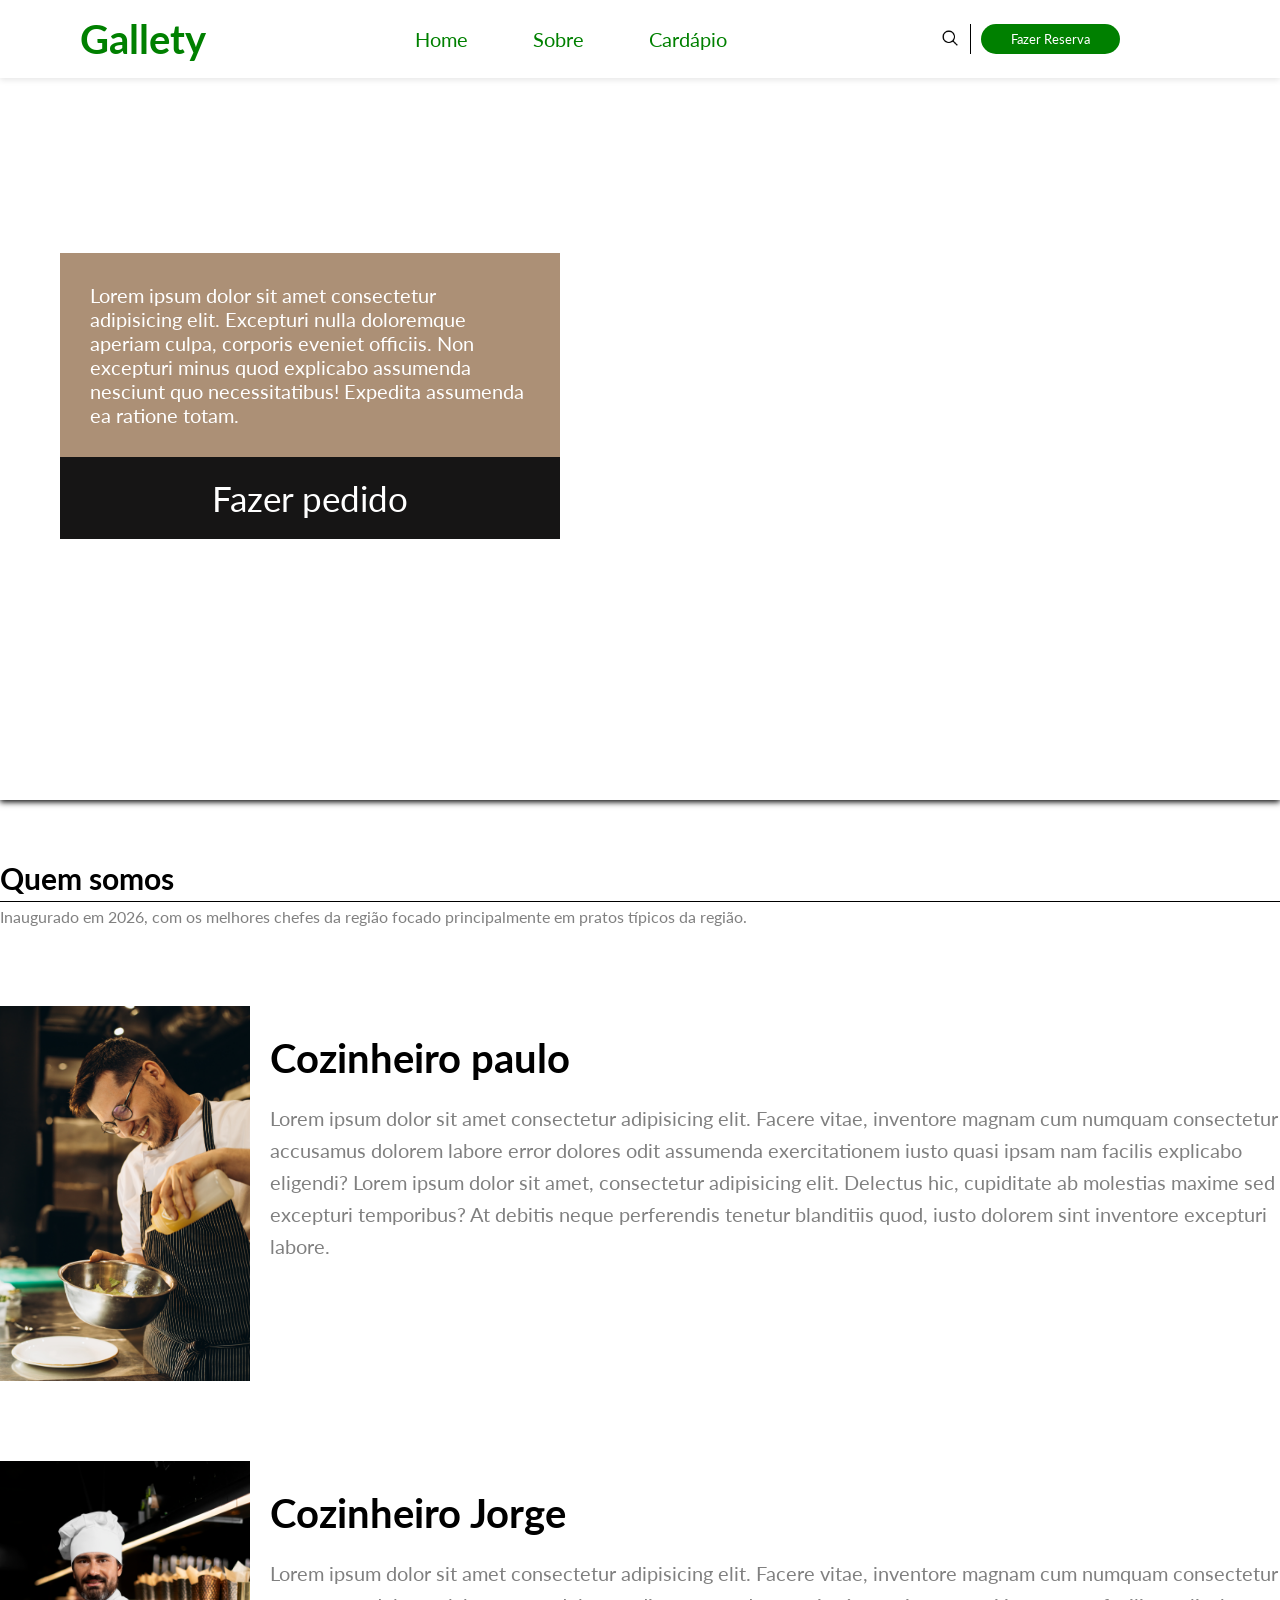
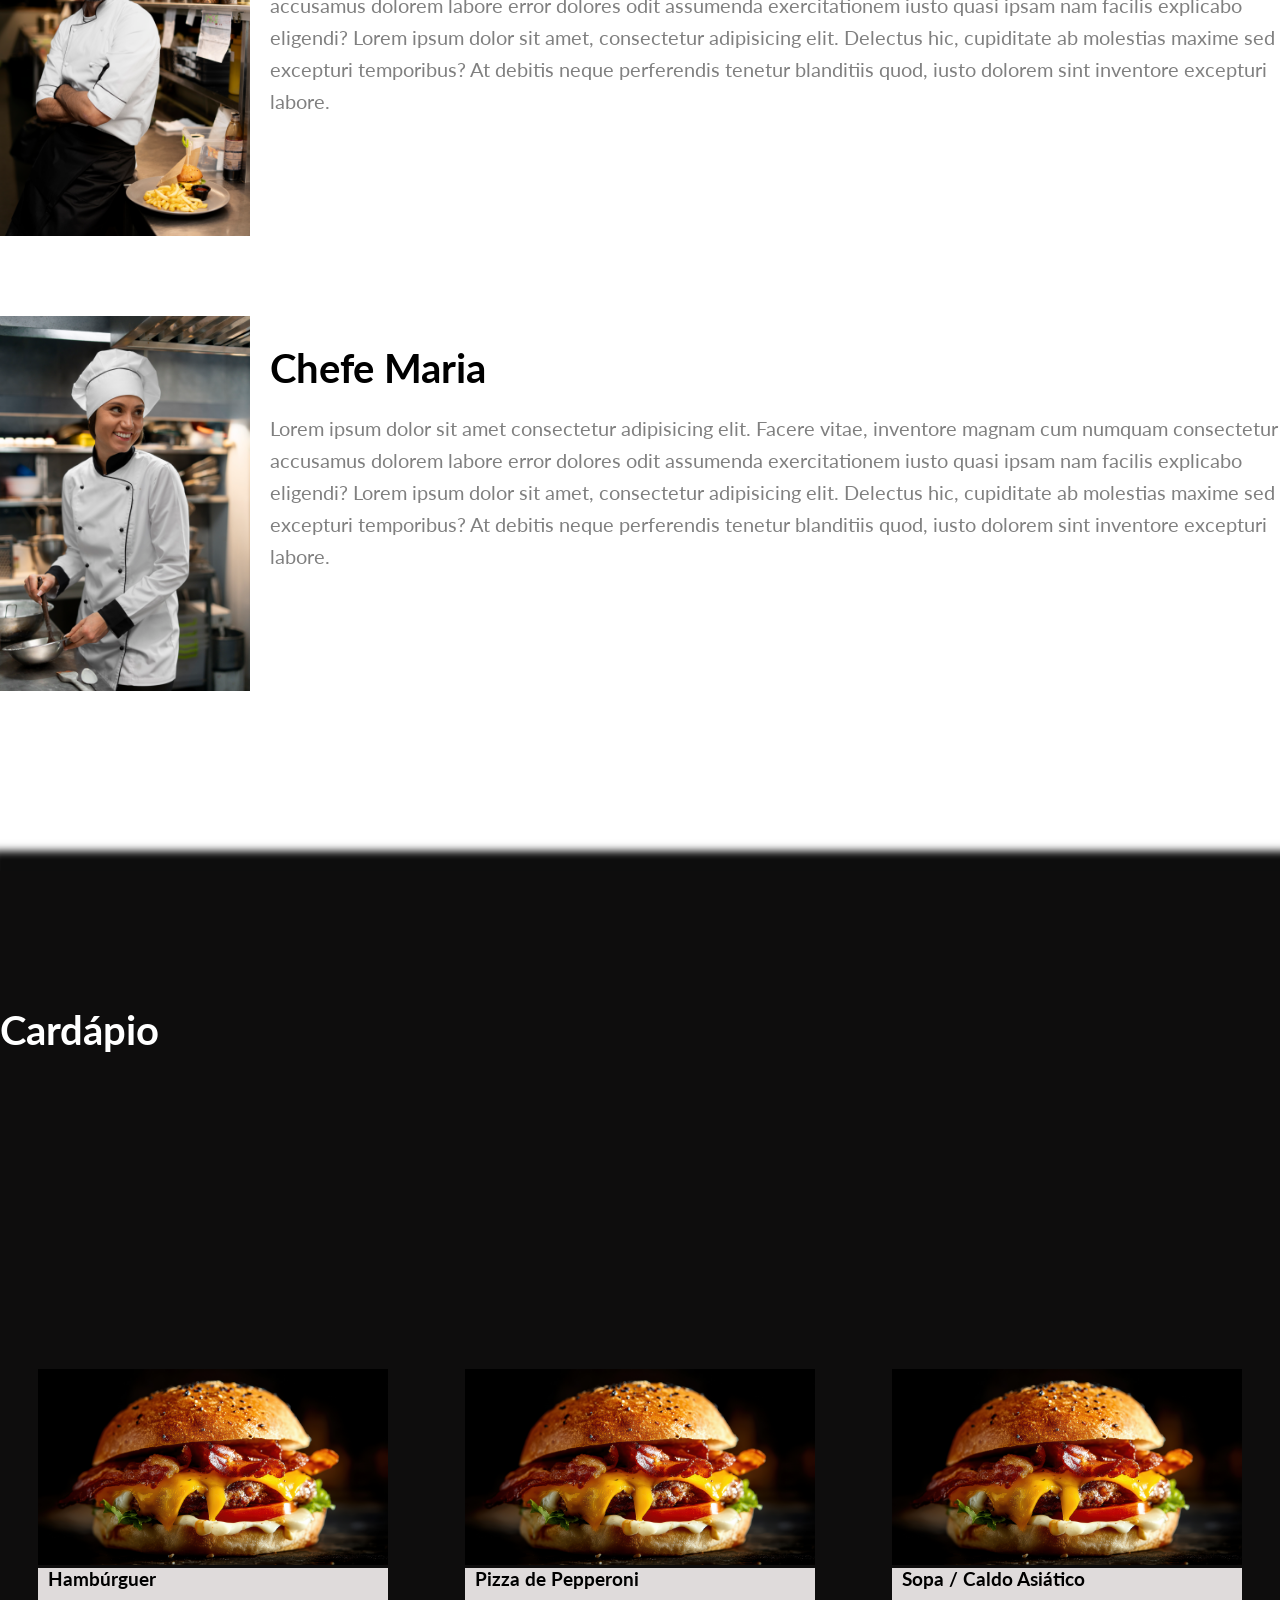
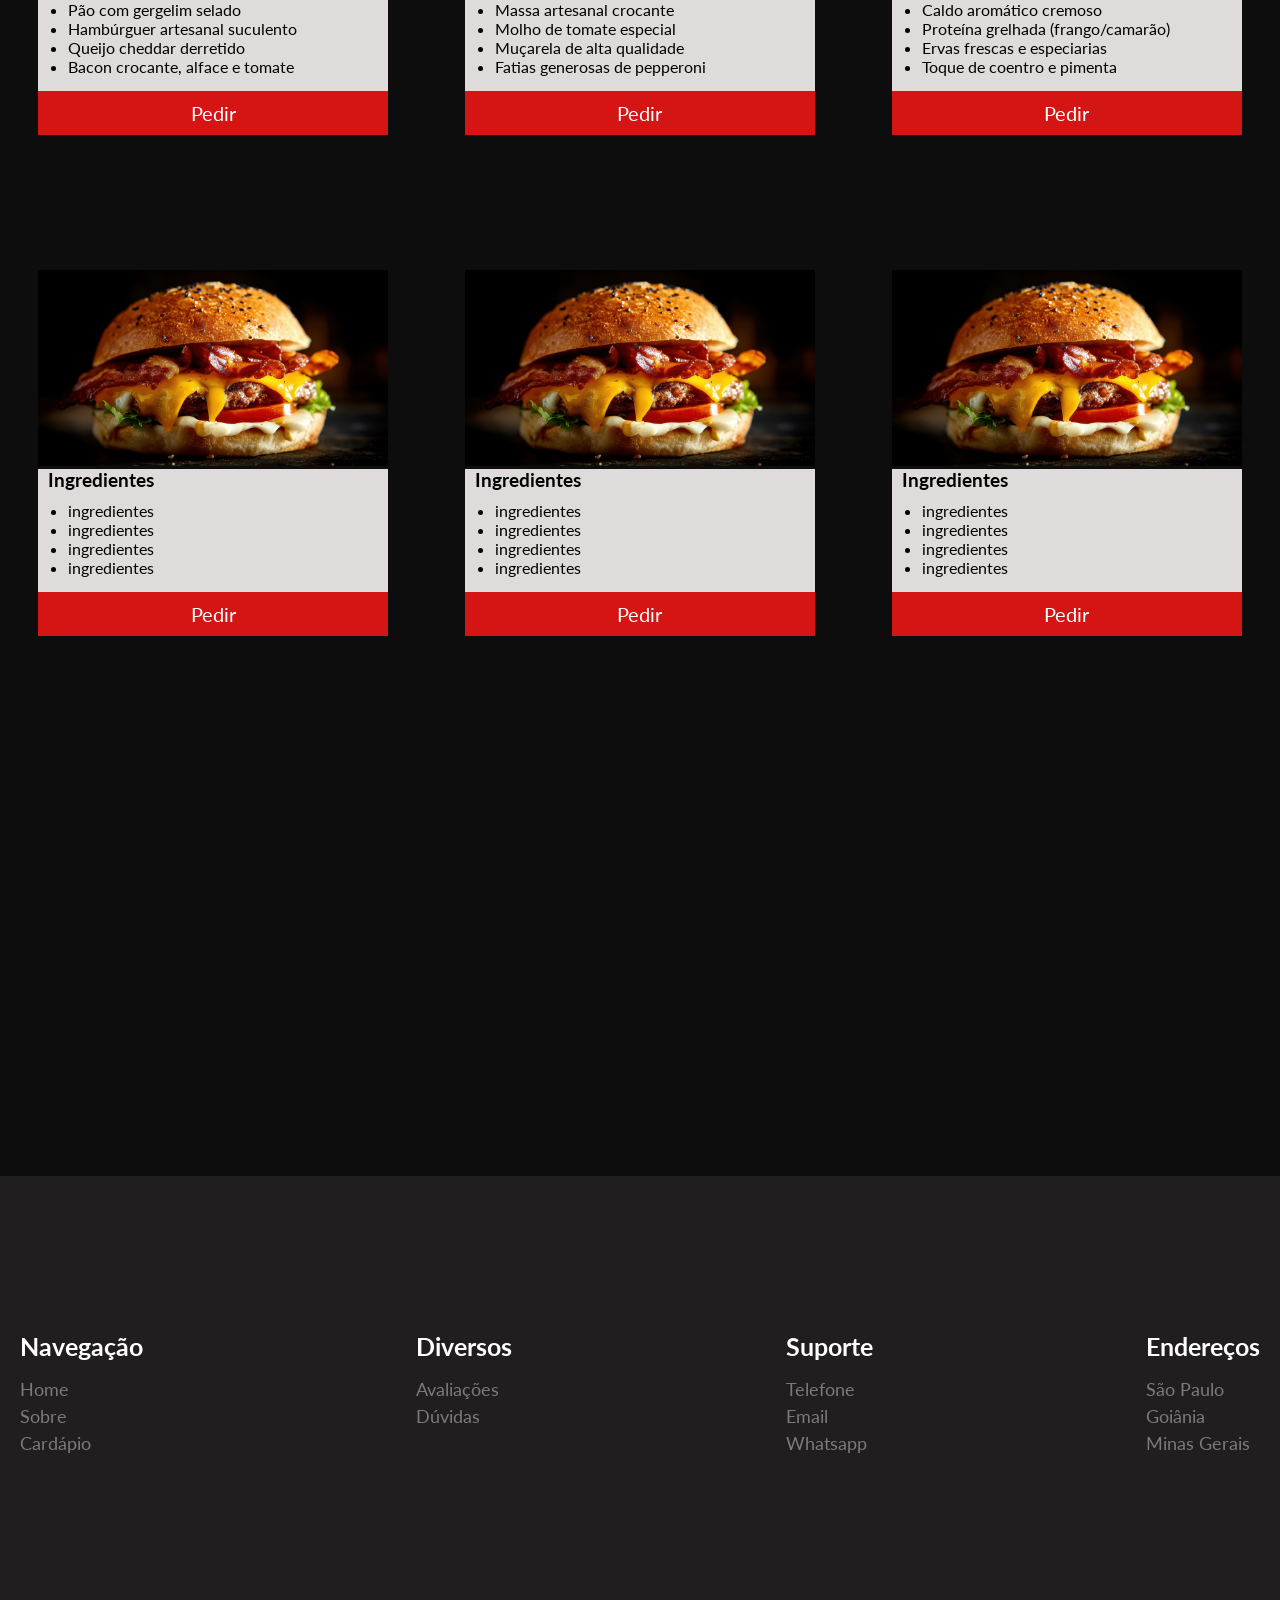
==== index.html @ 170459f3 "Resolvendo bugs e melhorando responsavidades" ====
<!DOCTYPE html>
<html lang="en">
<head>
  <meta charset="UTF-8">
  <meta name="viewport" content="width=device-width, initial-scale=1.0">
  <link rel="stylesheet" href="styles.css">
  <link rel="preconnect" href="https://fonts.googleapis.com">
  <link rel="preconnect" href="https://fonts.gstatic.com" crossorigin>
  <link href="https://fonts.googleapis.com/css2?family=Lato:ital,wght@0,100;0,300;0,400;0,700;0,900;1,100;1,300;1,400;1,700;1,900&display=swap" rel="stylesheet">
  <title>Document</title>
</head>
<body>
  <header>
    <h1>Gallety</h1>
    <nav class="container">
      <a href="#home">Home</a>
      <a href="#sobre">Sobre</a>
      <a href="#cardapio">Cardápio</a>
    </nav>
    <div class="img-button">
      <div class="img">
        <img class="image" src="/images/lupa.png" alt="lupa para pesquisar" href="#">
      </div>
      <div class="botao">
        <button class="btn">Fazer Reserva</button>
      </div>
    </div>
  </header>

  <div class="container-sections">
    <section class="banner-text" id="home">
    <div class="text">
      <h2>titulo</h2>
      <p>Lorem ipsum dolor sit amet consectetur adipisicing elit. Excepturi nulla doloremque aperiam culpa, corporis eveniet officiis. Non excepturi minus quod explicabo assumenda nesciunt quo necessitatibus! Expedita assumenda ea ratione totam.</p>
      <button class="btn-banner">Fazer pedido</button>
    </div>
  </section>

  <section class="container-sobre" id="sobre">
    <div class="sobre-text">
      <h2>Quem somos</h2>
      <p>Inaugurado em 2026, com os melhores chefes da região focado principalmente em pratos típicos da região.</p>
    </div>

    <div class="container-chefs">
      <div class="chefs">
        <img class="chefs-par" src="/images/chef-kitchen-restaurant-adding-sauce-salad.jpg"
      alt="chefe de cozinha" width="250px">
        <div class="chefs-text">
          <h3>Cozinheiro paulo</h3>
          <p>Lorem ipsum dolor sit amet consectetur adipisicing elit. Facere vitae, inventore magnam cum numquam consectetur accusamus dolorem labore error dolores odit assumenda exercitationem iusto quasi ipsam nam facilis explicabo eligendi? Lorem ipsum dolor sit amet, consectetur adipisicing elit. Delectus hic, cupiditate ab molestias maxime sed excepturi temporibus? At debitis neque perferendis tenetur blanditiis quod, iusto dolorem sint inventore excepturi labore.</p>
        </div>
      </div>

<!--preciso mudar imagem das imagens e nomes-->
    <div class="container-chefs">
      <div class="chefs">
        <img class="chefs-par" src="/images/chef-cooking-kitchen-while-wearing-professional-attire.jpg"
      alt="chefe de cozinha" width="250px">
        <div class="chefs-text">
          <h3>Cozinheiro Jorge</h3>
          <p>Lorem ipsum dolor sit amet consectetur adipisicing elit. Facere vitae, inventore magnam cum numquam consectetur accusamus dolorem labore error dolores odit assumenda exercitationem iusto quasi ipsam nam facilis explicabo eligendi? Lorem ipsum dolor sit amet, consectetur adipisicing elit. Delectus hic, cupiditate ab molestias maxime sed excepturi temporibus? At debitis neque perferendis tenetur blanditiis quod, iusto dolorem sint inventore excepturi labore.</p>
        </div>
      </div>


    <div class="container-chefs">
      <div class="chefs">
        <img class="chefs-par" src="/images/chef-cooking-kitchen-while-wearing-professional-attire (1).jpg"
      alt="chefe de cozinha" width="250px">
        <div class="chefs-text">
          <h3>Chefe Maria</h3>
          <p>Lorem ipsum dolor sit amet consectetur adipisicing elit. Facere vitae, inventore magnam cum numquam consectetur accusamus dolorem labore error dolores odit assumenda exercitationem iusto quasi ipsam nam facilis explicabo eligendi? Lorem ipsum dolor sit amet, consectetur adipisicing elit. Delectus hic, cupiditate ab molestias maxime sed excepturi temporibus? At debitis neque perferendis tenetur blanditiis quod, iusto dolorem sint inventore excepturi labore.</p>
        </div>
    </div>
      
    </div>
  </section>

  <!--seçáo-cardapio-->
  <section id="cardapio">

    <div class="season-cardapio">

      <h2 class="cardapio-title">Cardápio</h2>

      <div class="position-cardapio">

      <div class="cardapio-container">

        <img class="img-cardapio" src="/imagens-cardapio/Hambuguer-cardapio.jpg"> <!--hamburguer-->
        <div class="text-cardapio-container">
          <h3 class="ingredientes-text"><strong>Hambúrguer </strong></h3>
          <ul class="lista-cardapio">
            <li>Pão com gergelim selado</li>
            <li>Hambúrguer artesanal suculento</li>
            <li>Queijo cheddar derretido</li>
            <li>Bacon crocante, alface e tomate</li>
          </ul>
        <button class="btn-cardapio">Pedir</button>
        </div>
      </div>
      

      <!--pizza--cardapio-->
    <div class="cardapio-container">

      <img class="img-cardapio" src="/imagens-cardapio/Hambuguer-cardapio.jpg"> <!--hamburguer-->
        <div class="text-cardapio-container">
          <h3 class="ingredientes-text"><strong>Pizza de Pepperoni</strong></h3>
          <ul class="lista-cardapio">
            <li>Massa artesanal crocante</li>
            <li>Molho de tomate especial</li>
            <li>Muçarela de alta qualidade</li>
            <li>Fatias generosas de pepperoni</li>
          </ul>
        <button class="btn-cardapio">Pedir</button>
        </div>
    </div>

    <!--sopa--cardapio-->
    
    <div class="cardapio-container">

      <img class="img-cardapio" src="/imagens-cardapio/Hambuguer-cardapio.jpg"> <!--hamburguer-->
        <div class="text-cardapio-container">
          <h3 class="ingredientes-text"><strong>Sopa / Caldo Asiático</strong></h3>
          <ul class="lista-cardapio">
            <li>Caldo aromático cremoso</li>
            <li>Proteína grelhada (frango/camarão)</li>
            <li>Ervas frescas e especiarias</li>
            <li>Toque de coentro e pimenta</li>
          </ul>
        <button class="btn-cardapio">Pedir</button>
        </div>
    </div>

    <!--macarrao--cardapio-->
    <div class="cardapio-container">

      <img class="img-cardapio" src="/imagens-cardapio/Hambuguer-cardapio.jpg"> <!--hamburguer-->
        <div class="text-cardapio-container">
          <h3 class="ingredientes-text"><strong>Ingredientes</strong></h3>
          <ul class="lista-cardapio">
            <li>ingredientes</li>
            <li>ingredientes</li>
            <li>ingredientes</li>
            <li>ingredientes</li>
          </ul>
        <button class="btn-cardapio">Pedir</button>
        </div>
    </div>

    <!--massas--cardapio-->
    <div class="cardapio-container">

      <img class="img-cardapio" src="/imagens-cardapio/Hambuguer-cardapio.jpg"> <!--hamburguer-->
        <div class="text-cardapio-container">
          <h3 class="ingredientes-text"><strong>Ingredientes</strong></h3>
          <ul class="lista-cardapio">
            <li>ingredientes</li>
            <li>ingredientes</li>
            <li>ingredientes</li>
            <li>ingredientes</li>
          </ul>
        <button class="btn-cardapio">Pedir</button>
        </div>
    </div>

    <!--hot-dog--cardapio-->
    <div class="cardapio-container">

      <img class="img-cardapio" src="/imagens-cardapio/Hambuguer-cardapio.jpg"> <!--hamburguer-->
        <div class="text-cardapio-container">
          <h3 class="ingredientes-text"><strong>Ingredientes</strong></h3>
          <ul class="lista-cardapio">
            <li>ingredientes</li>
            <li>ingredientes</li>
            <li>ingredientes</li>
            <li>ingredientes</li>
          </ul>
        <button class="btn-cardapio">Pedir</button>
        </div>
      </div>
      </div>
  </section>

  <footer>
  <div class="container-footer">
    
    <div class="boxtext-footer">
      
      <div class="text-footer">
        <h3 class="text-design-footer">Navegação</h3>
        <ul class="list-footer">
         <li><a href="#">Home</a></li>
          <li><a href="#">Sobre</a></li>
          <li><a href="#">Cardápio</a></li>
        </ul>
      </div>

      <div class="text-footer">
        <h3 class="text-design-footer">Diversos</h3>
        <ul class="list-footer">
          <li><a href="#"></a></li>
          <li><a href="#">Avaliações</a></li>
          <li><a href="#">Dúvidas</a></li>
        </ul>
      </div>

      <div class="text-footer">
        <h3 class="text-design-footer">Suporte</h3>
        <ul class="list-footer">
          <li><a href="#">Telefone</a></li>
          <li><a href="#">Email</a></li>
          <li><a href="#">Whatsapp</a></li>
        </ul>
      </div>

      <div class="text-footer">
        <h3 class="text-design-footer">Endereços</h3>
        <ul class="list-footer">
          <li><a href="#">São Paulo</a></li>
          <li><a href="#">Goiânia</a></li>
          <li><a href="#">Minas Gerais</a></li>
        </ul>
      </div>

    </div>
  </div>
    
   </div>

    
  </footer>
  
    

  </div>
  
</body>
</html>
---- styles.css ----
* {
    margin: 0;
    padding: 0;
    box-sizing: border-box;
    text-decoration: none;
    font-family: "Lato", sans-serif;
}

/*body here*/
body {
    max-width:100%
}

header {
    background-color: rgba(255, 255, 255, 0.864);
    color: green;
    box-shadow: 0 2px 6px rgba(0, 0 ,0 ,0.1);
    gap: 15px;
    width: 100%;
    padding: 0 80px;
    display: flex;
    justify-content: space-between;
    align-items: center;
    position: fixed;
}

header h1 {
    font-size: 40px;
    padding-left: 80px;
    padding: 15px 0;
}

.container {
    display: flex;
    justify-content: center;
    gap: 35px;
    font-size: 20px;
}

.container a {
    color: green;
    padding: 15px;
    transition: all 0.1s linear;
    border-radius: 5px;
}

.container a:hover{
    background-color: rgb(2, 85, 2);
    color: white;
    cursor: pointer;
    transform: scale(1.1);
}

.img-button {
    display:flex;
    justify-content: center;
    align-items: center ;
    padding-right: 80px;
}

.img {
    transition: all 0.2s linear;
}

.img:hover{
    cursor: pointer;
    transform: scale(1.1);
}

.image{
    width: 25px;
    margin: 5px;
    padding-right: 5px;
}

.botao {
    border-left: 1px solid black;
    padding-left: 10px;
}

.btn {
    border-radius: 15px;
    padding: 7px 30px;
    border: none;
    background-color: green;
    color: rgb(255, 255, 255);
    transition: all 0.2s linear;
}

.btn:hover{
    background-color: rgb(5, 96, 5);
    cursor: pointer;
}

.banner-text{
    background-size: cover;
    background-attachment: fixed;
    height: 800px;
    background-repeat: no-repeat;
    box-shadow: 0 2px 6px black;
    background-position: center;
    background-image: url('/images/happy-waiters-bringing-food-table-serving-group-friends-restaurant.jpg');
}

.text {
    color: white;
    font-size: 35px;
    display: inline-block;
    text-align: left;
    max-width: 100%;
    padding: 100px 0 0 60px;
}

.text h2 {
    padding-top: 60px;
    padding-left: 30px;
}

 .text p  {
    max-width: 500px;
    margin-top: 30px;
    font-weight: 200px;
    background-color: rgba(102, 50, 2, 0.541);
    font-size: 20px;
    padding: 30px;
 }

 .btn-banner {
    border: none;
    text-decoration: none;
    padding: 20px 30px;
    font-size: 35px;
    background-color: rgb(22, 21, 21);
    color: white;
    display: inline-block;
    width: 100%;
    transition: all 0.2s ease;
 }

 .btn-banner:hover{
    background-color: black;
    transform: scale(1.1);
    cursor: pointer;
    
 }

 .container-sobre {
    max-width: 1500px;
    margin: 0 auto;
    margin-top: 60px;
    
 }
/*
 .sobre-text {

 }
 */

 .sobre-text h2 {
    border-bottom: 1px solid black;
    padding-bottom: 5px;
    font-size: 30px;
 }

 .sobre-text p {
    padding-top: 5px;
    color: grey;
 }

 .container-chefs {
    border-radius: 20px;
    padding-top: 80px;
    overflow: hidden;   
    padding-bottom: 60px;
 }

 .chefs {
    display: flex;
 }

 .chefs-text {
    display: inline-block;
    padding: 28px 0 20px 20px
 }
    
.chefs-text h3{
    font-size: 40px;
    margin-bottom: 20px
}

.chefs-text p {
    line-height: 1.6;
    font-size: 20px;
    color: grey;
}

/*--seção-cardapio*/ 
/*CORRIGIR ESTRUTURA DE ZOOM DOS ELEMENTOS*/
 #cardapio {
    max-width: 100%;
    background-color: rgb(14, 13, 13);
    box-shadow: 2px -10px 8px 10px rgb(13, 13, 13);
    padding-bottom: 50vh;
    padding-top: 15vh;
    background-attachment: fixed;
 }

.season-cardapio {
    max-width: 1500px;;
    margin: 0 auto;
}

.cardapio-title {
    color: white;
    padding-bottom: 30vh;
    font-size: 40px;
}

.position-cardapio {
    display: grid;
    grid-template-columns: 1fr 1fr 1fr;
}

.cardapio-container {
    max-width: 350px;/*quando terminar retirar e colocar borda no container-cardapio*/
    margin: auto;
    padding-bottom: 10vh;
    padding-top: 5vh;
}

.img-cardapio {
    width: 350px;

}

.text-cardapio-container {
    background-color: rgb(223, 219, 219);
}


.ingredientes-text {
    padding-bottom: 10px;
    padding-left: 10px;
}

.lista-cardapio {
    margin-left: 30px;
    padding-bottom: 15px;
}

.btn-cardapio {
    width: 100%;
    text-decoration: none;
    border: none;
    background-color: rgb(213, 20, 20);
    color: white;
    font-size: 20px;
    padding: 10px 0;
    transition: all 0.3s ease;
}

.btn-cardapio:hover {
    background-color: rgb(178, 19, 19);
    cursor: pointer;
}

.container-footer {
    max-width: 100%;
    background-color: rgb(32, 30, 30);
    padding-top: 15vh;
    padding-bottom: 30vh;
}

.boxtext-footer {
    max-width: 1800px;
    margin: 0 auto;
    display: flex;
    justify-content: space-between;
    font-size: 20px;
    border-bottom: 1px solid black;
}

.text-footer {
   text-align: left;
   padding: 20px 20px 0 20px;
   padding-bottom: 18vh;
   color: rgb(255, 255, 255);
   
}

.text-design-footer {
    padding-bottom: 15px;
    font-size: 25px;
}

.list-footer {
    line-height: 1.5;
    list-style: none;
    font-size: 18px;
}

.list-footer li {
    color:rgb(90, 85, 85);
    transition: all 0.08s ease;
}

.list-footer a {
    color: rgb(124, 122, 122)
}

.list-footer a:hover {
    color:rgb(221, 217, 217)
}
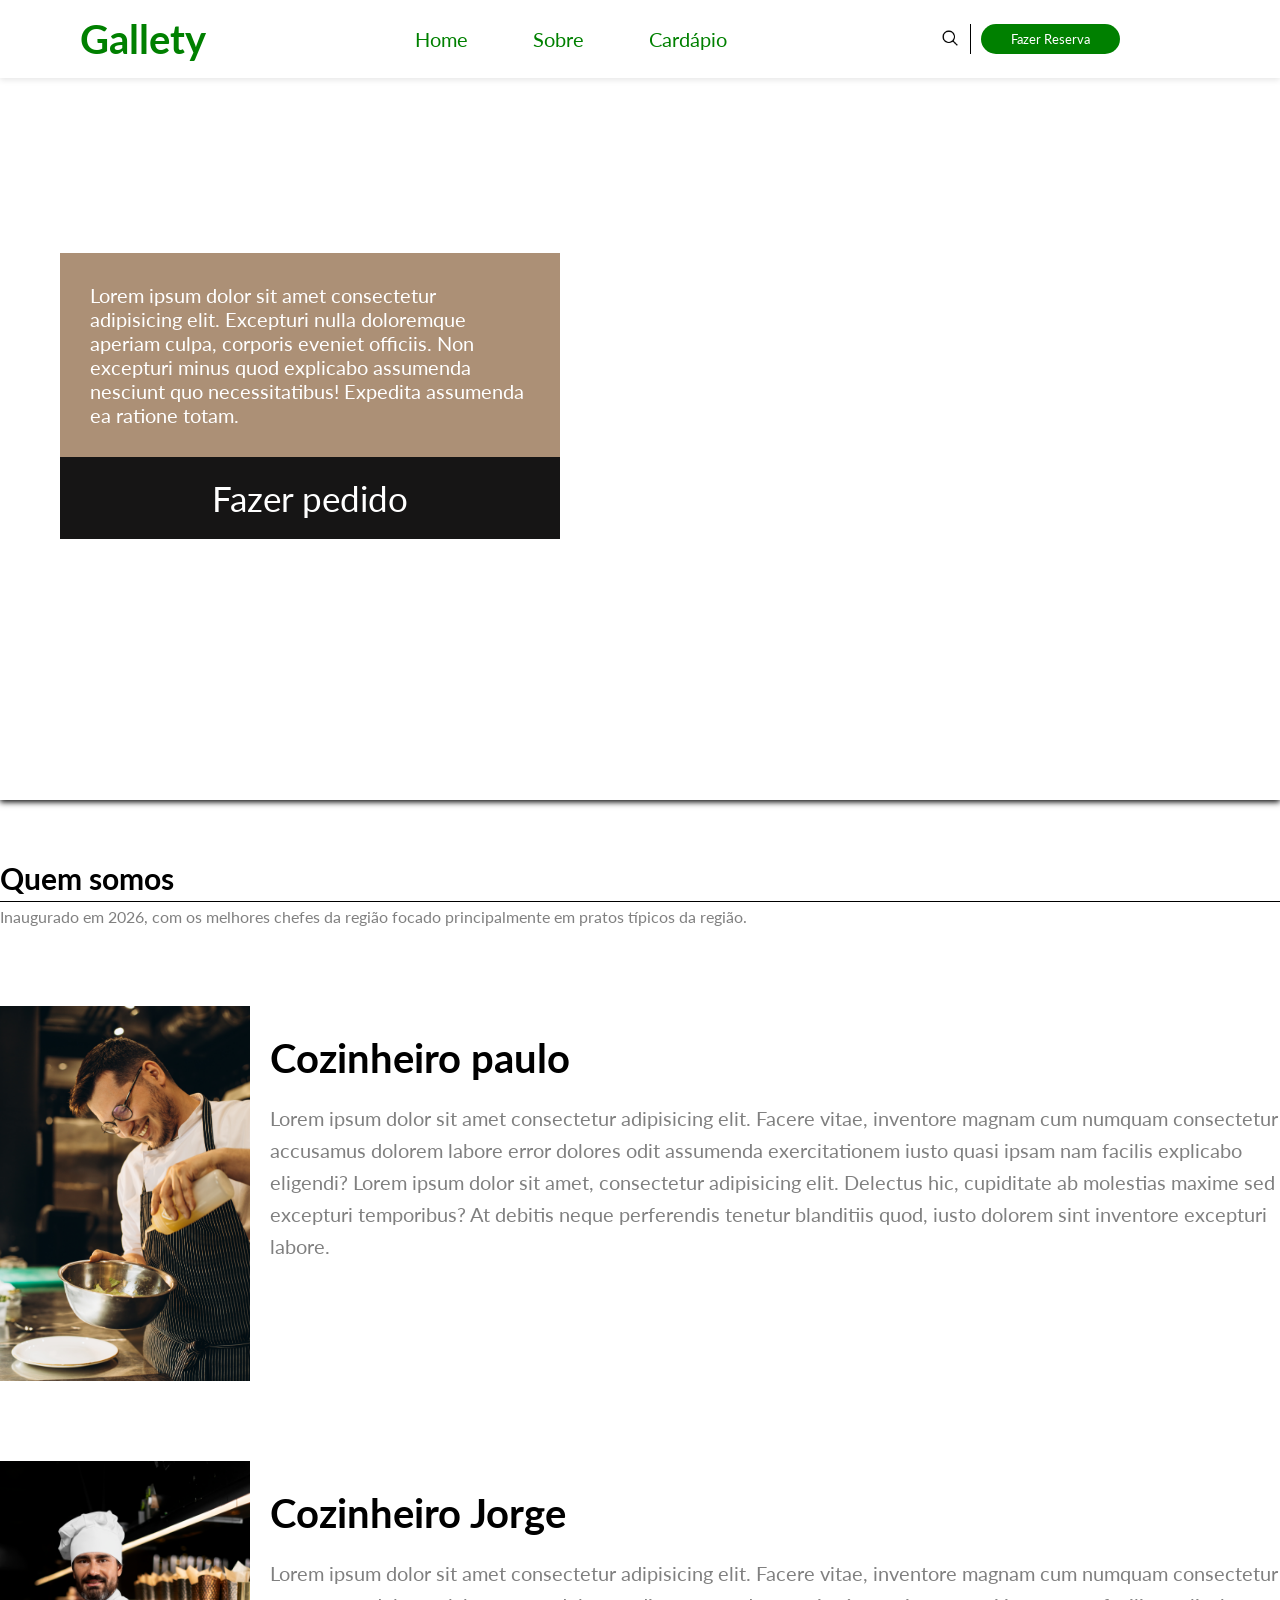
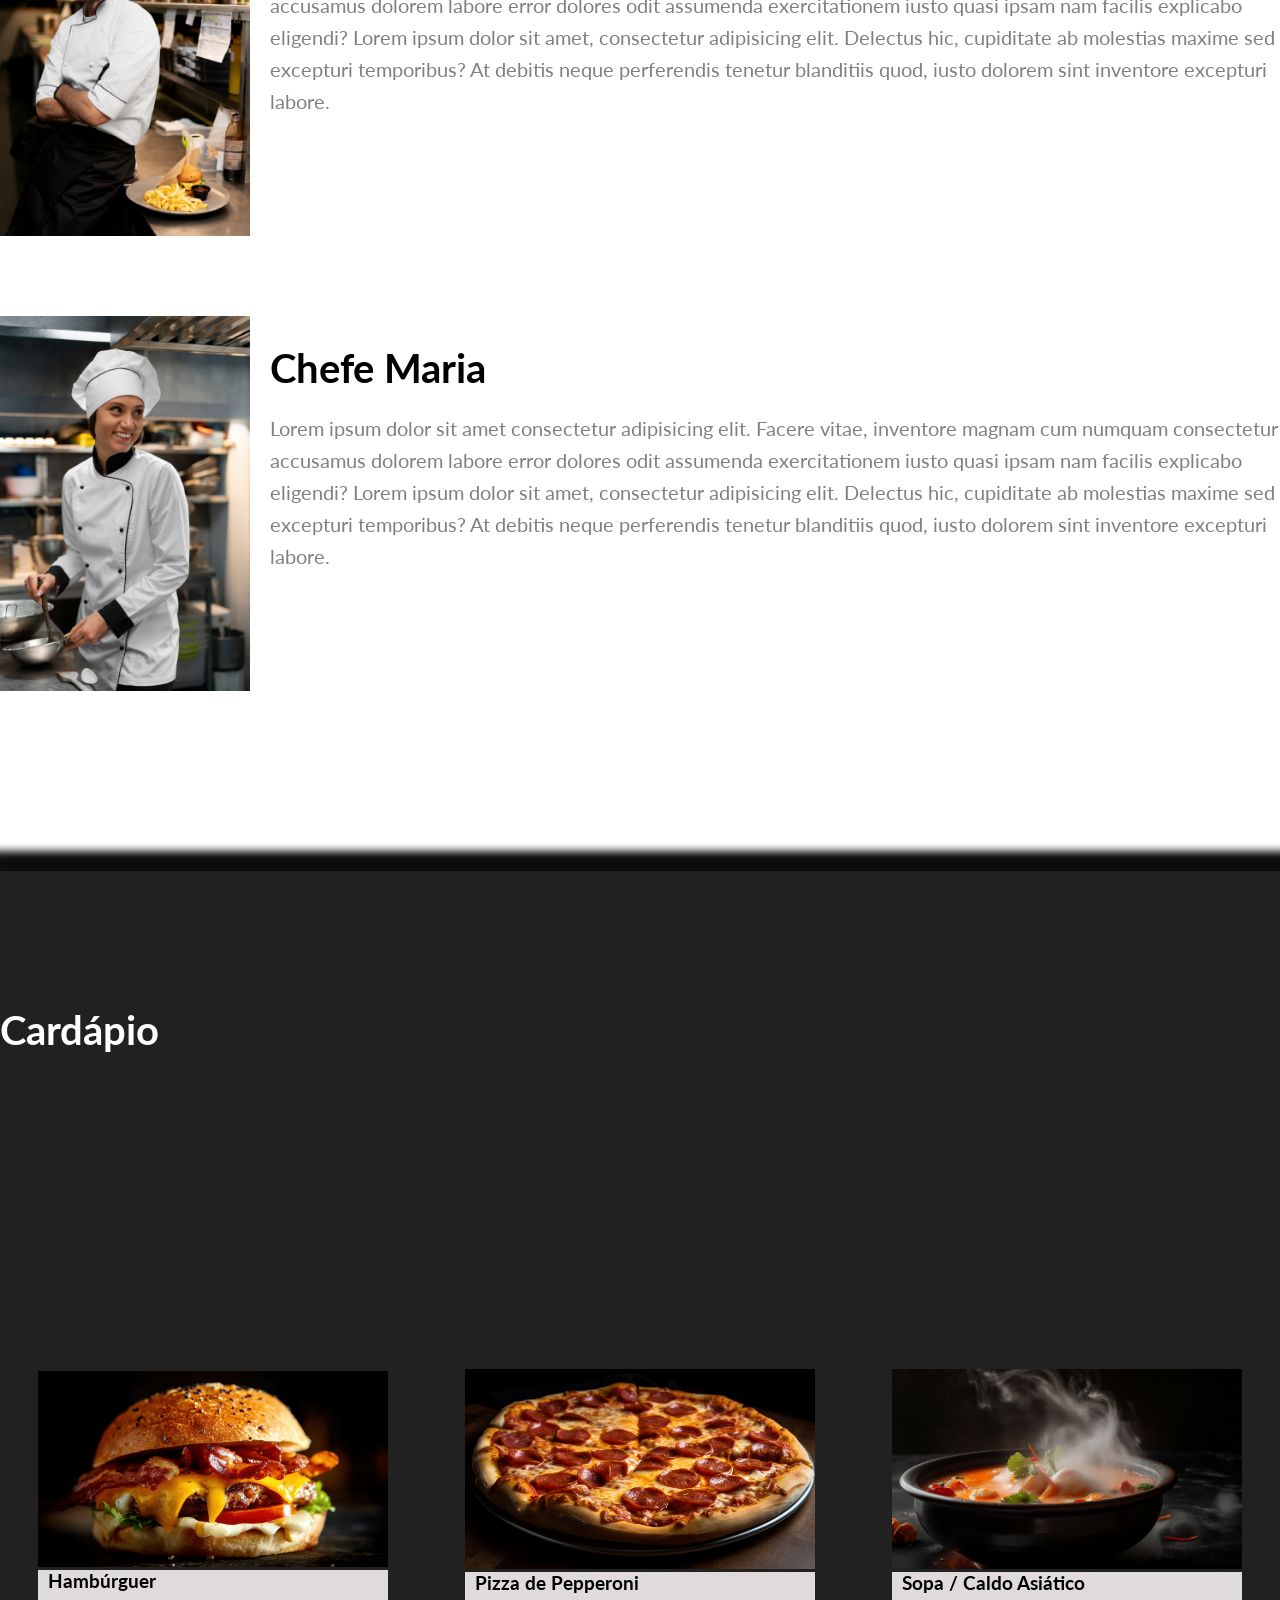
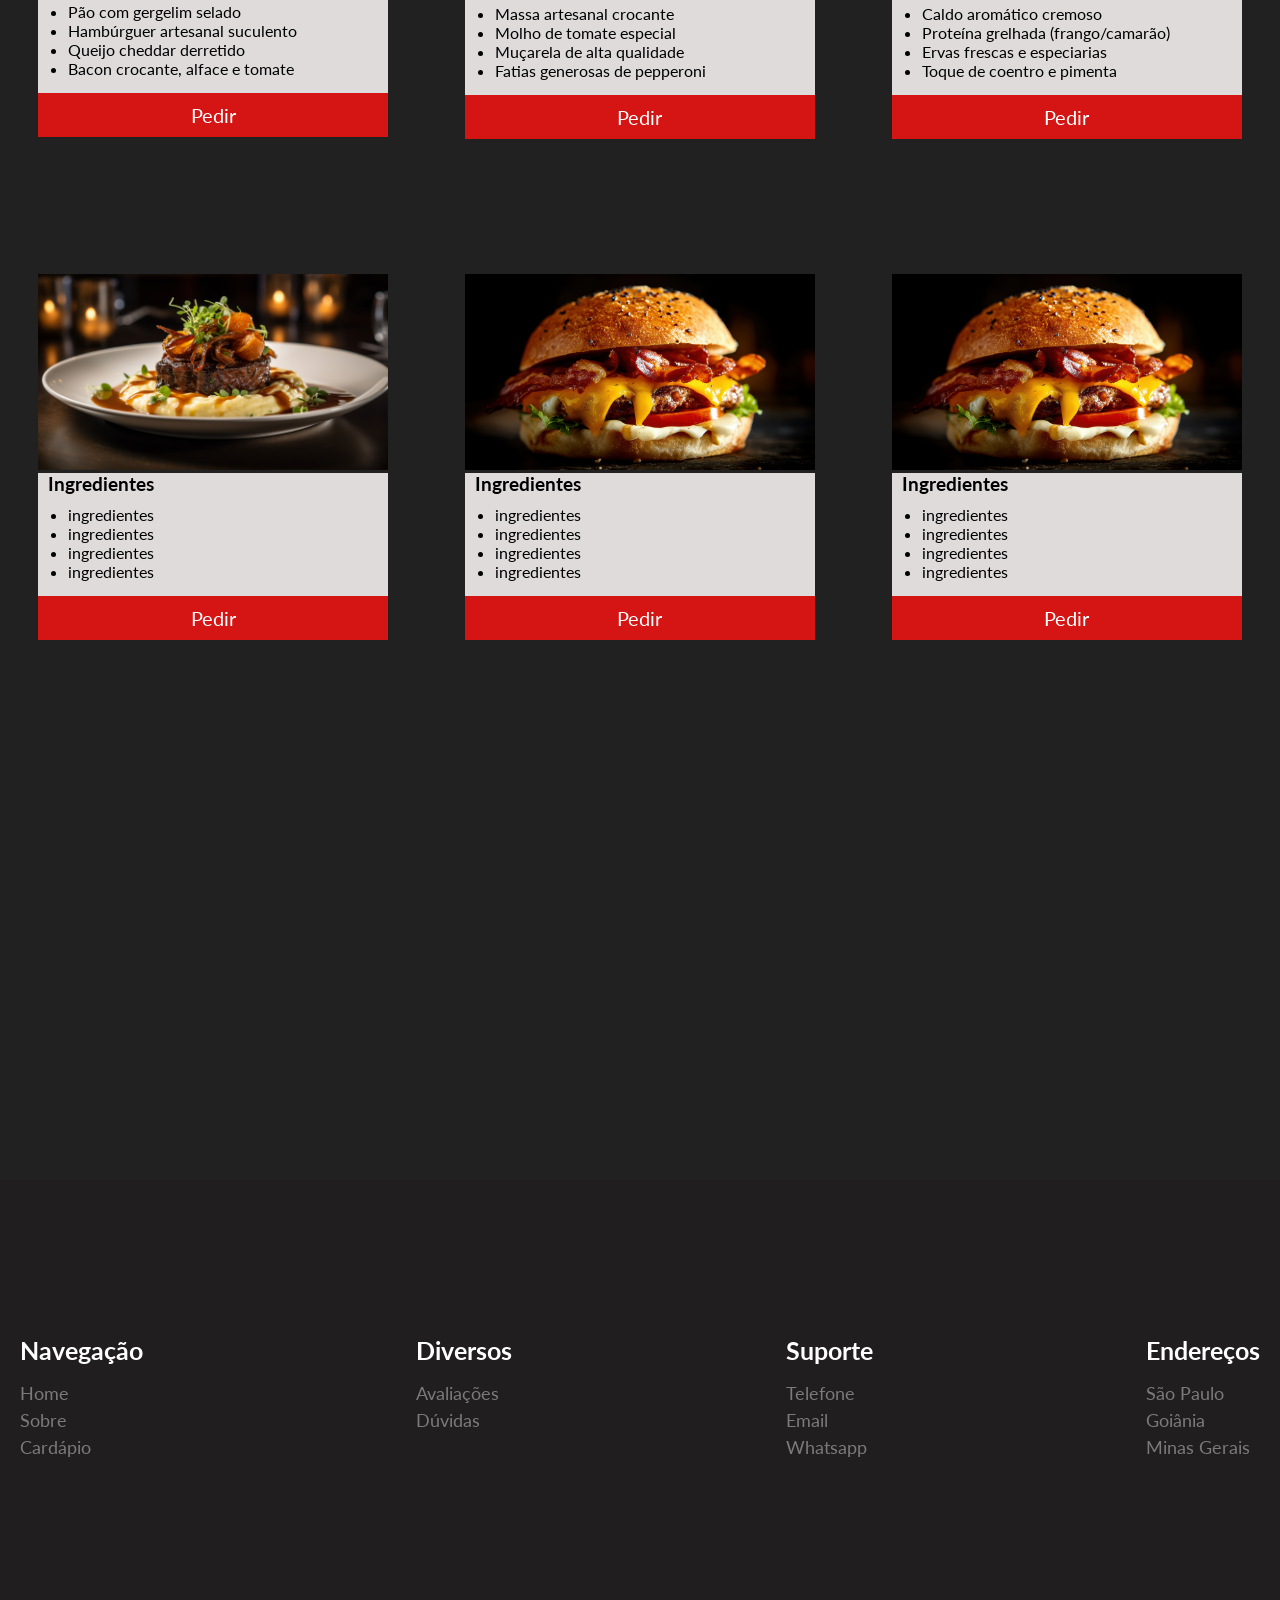
==== commit 73ffd2da: "Melhorando organização dos conteúdos" ====
--- a/index.html
+++ b/index.html
@@ -78,6 +78,7 @@
   </section>
 
   <!--seçáo-cardapio-->
+  <!--adicionar infinit scroll-->
   <section id="cardapio">
 
     <div class="season-cardapio">
@@ -105,7 +106,7 @@
       <!--pizza--cardapio-->
     <div class="cardapio-container">
 
-      <img class="img-cardapio" src="/imagens-cardapio/Hambuguer-cardapio.jpg"> <!--hamburguer-->
+      <img class="img-cardapio" src="/imagens-cardapio/Pizza-cardapio.jpg"> <!--hamburguer-->
         <div class="text-cardapio-container">
           <h3 class="ingredientes-text"><strong>Pizza de Pepperoni</strong></h3>
           <ul class="lista-cardapio">
@@ -122,7 +123,7 @@
     
     <div class="cardapio-container">
 
-      <img class="img-cardapio" src="/imagens-cardapio/Hambuguer-cardapio.jpg"> <!--hamburguer-->
+      <img class="img-cardapio" src="/imagens-cardapio/Sopa-cardapio.jpg"> <!--hamburguer-->
         <div class="text-cardapio-container">
           <h3 class="ingredientes-text"><strong>Sopa / Caldo Asiático</strong></h3>
           <ul class="lista-cardapio">
@@ -138,7 +139,7 @@
     <!--macarrao--cardapio-->
     <div class="cardapio-container">
 
-      <img class="img-cardapio" src="/imagens-cardapio/Hambuguer-cardapio.jpg"> <!--hamburguer-->
+      <img class="img-cardapio" src="/imagens-cardapio/view-delicious-steak-dish (1).jpg"> <!--hamburguer-->
         <div class="text-cardapio-container">
           <h3 class="ingredientes-text"><strong>Ingredientes</strong></h3>
           <ul class="lista-cardapio">
--- a/styles.css
+++ b/styles.css
@@ -198,7 +198,7 @@
 /*CORRIGIR ESTRUTURA DE ZOOM DOS ELEMENTOS*/
  #cardapio {
     max-width: 100%;
-    background-color: rgb(14, 13, 13);
+    background-color: rgb(34, 33, 33);
     box-shadow: 2px -10px 8px 10px rgb(13, 13, 13);
     padding-bottom: 50vh;
     padding-top: 15vh;
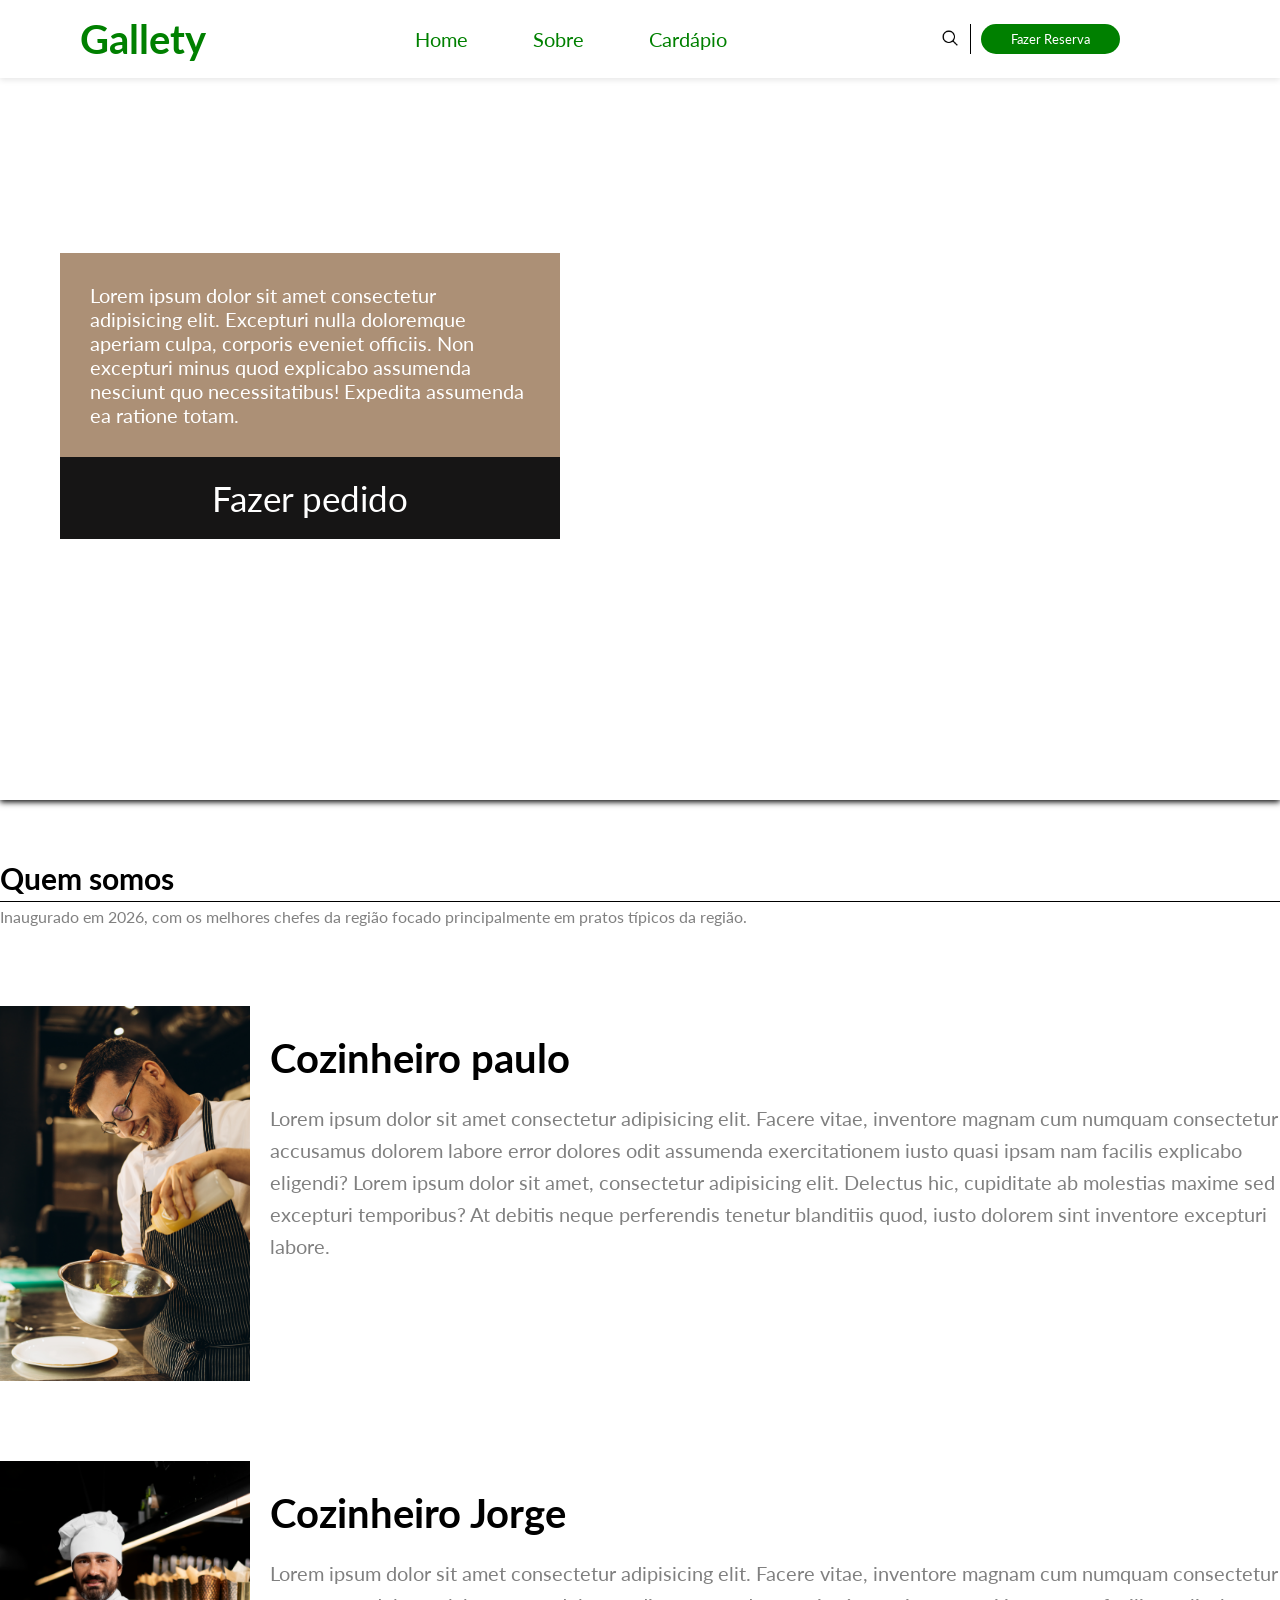
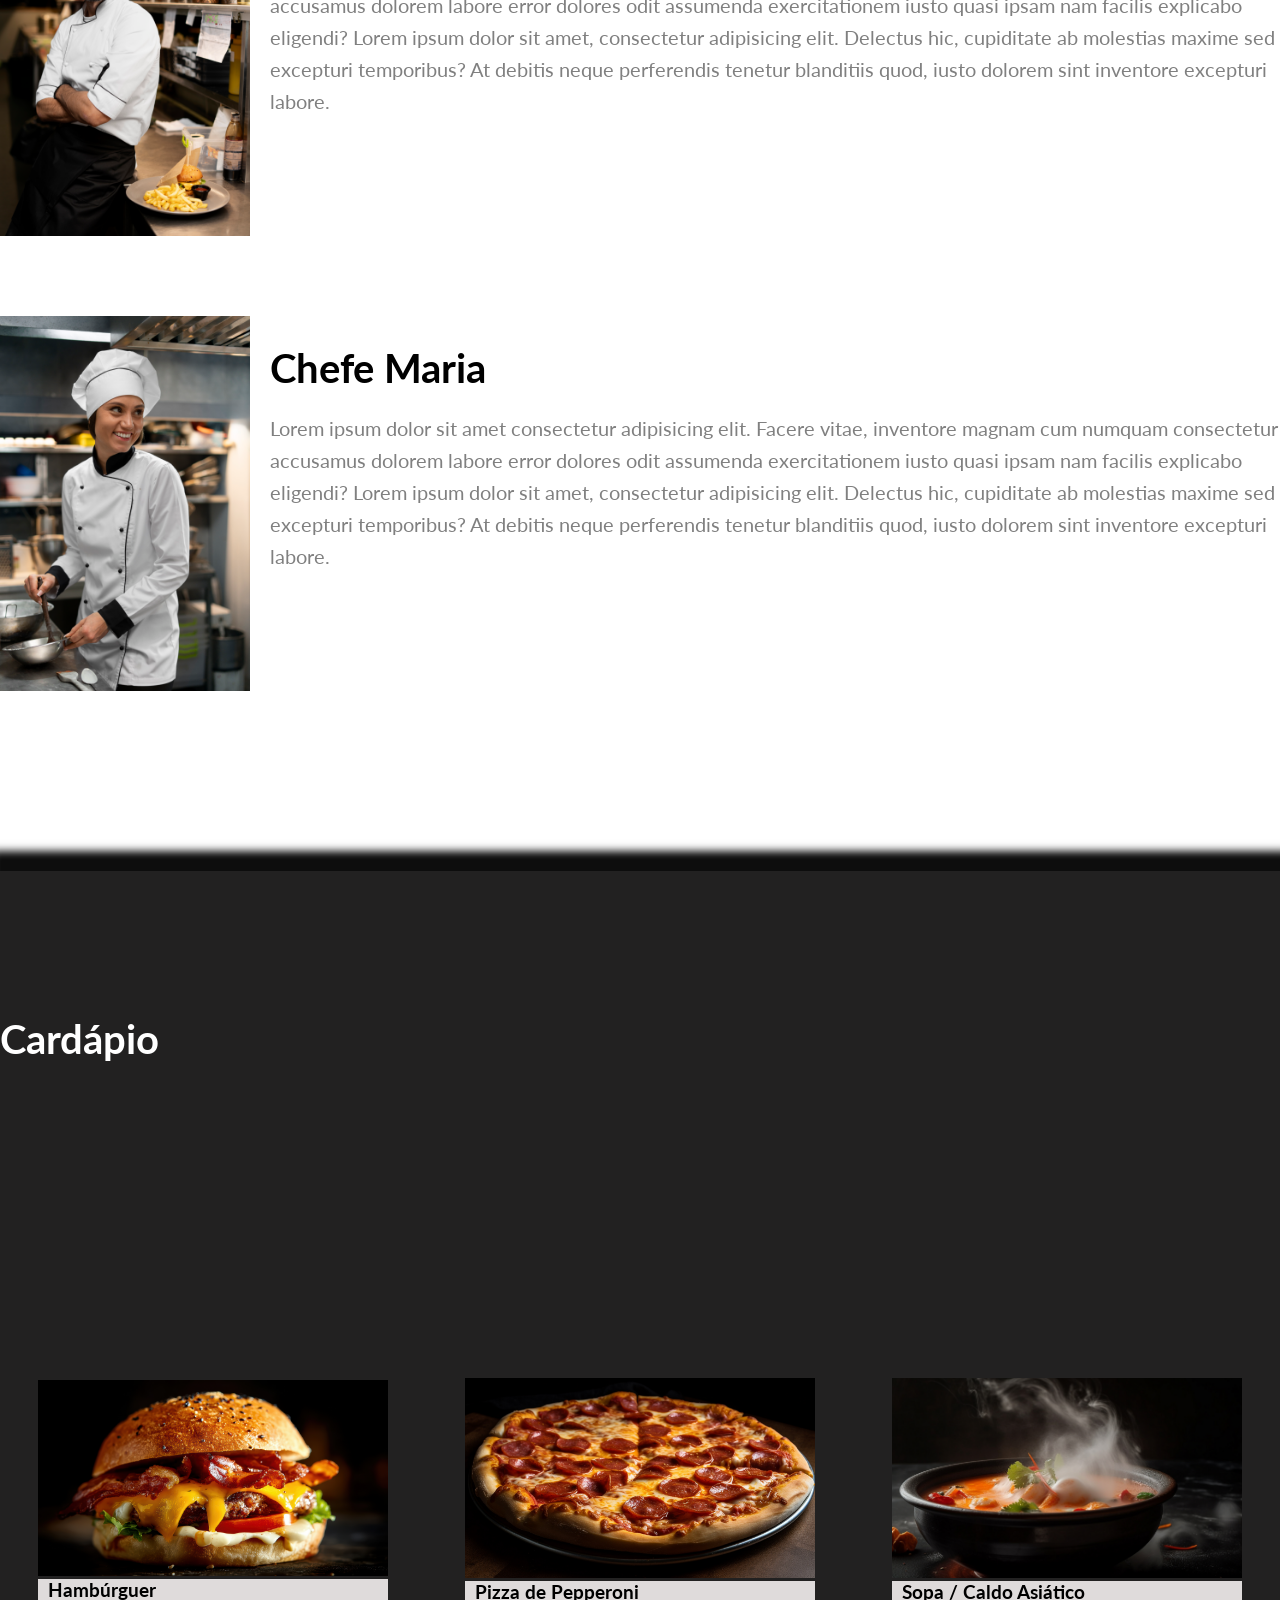
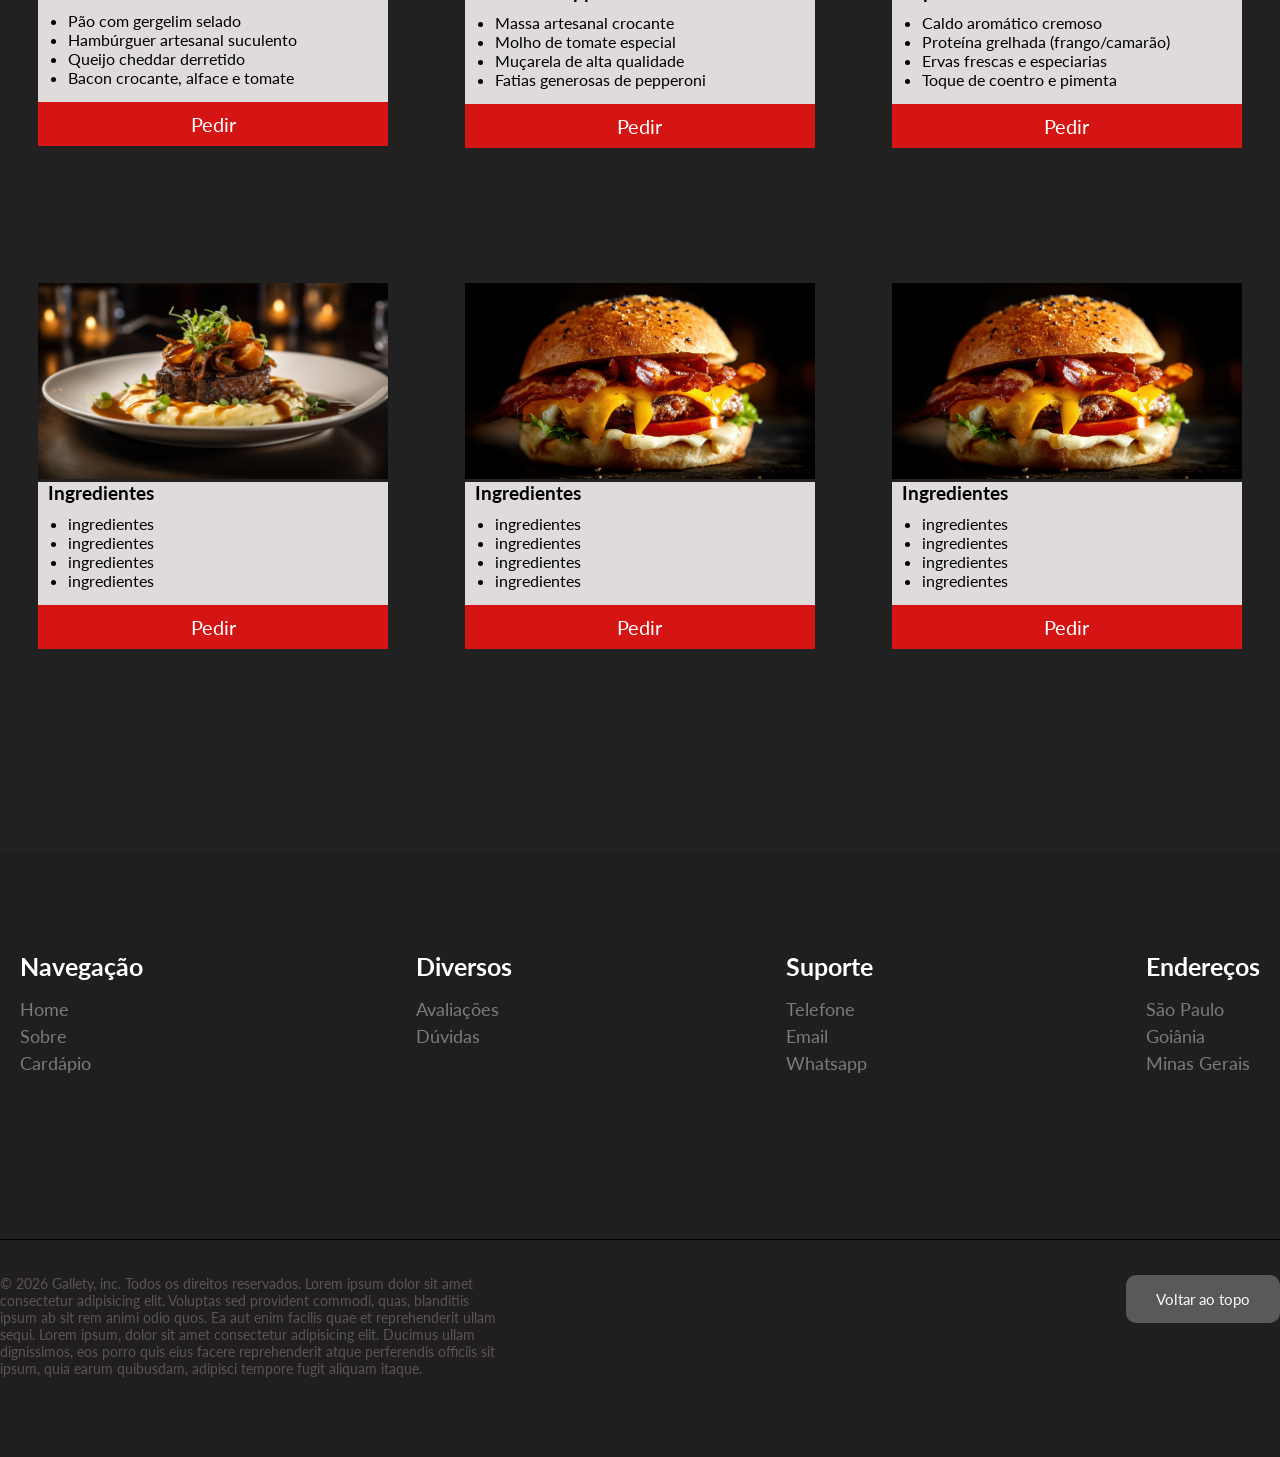
==== commit 9a70e84a: "Mudanças nos espaçamentos dos elementos e adicionando elementos no footer" ====
--- a/index.html
+++ b/index.html
@@ -228,9 +228,26 @@
       </div>
 
     </div>
-  </div>
+
+    <div class="copyrite-container">
+
+      <div class="container-btn-text">
+
+        <div class="copyrite-text">
+          <p>&copy; 2026 Gallety, inc. Todos os direitos reservados. Lorem ipsum dolor sit amet consectetur adipisicing elit. Voluptas sed provident commodi, quas, blanditiis ipsum ab sit rem animi odio quos. Ea aut enim facilis quae et reprehenderit ullam sequi. Lorem ipsum, dolor sit amet consectetur adipisicing elit. Ducimus ullam dignissimos, eos porro quis eius facere reprehenderit atque perferendis officiis sit ipsum, quia earum quibusdam, adipisci tempore fugit aliquam itaque.</p>
+        </div> 
+        
+        <div class="btn-to-top">
+          <button class="btn-top-design">Voltar ao topo</button>
+        </div>
+
+      </div>
+
+    </div>
     
    </div>
+
+   
 
     
   </footer>
--- a/styles.css
+++ b/styles.css
@@ -200,13 +200,12 @@
     max-width: 100%;
     background-color: rgb(34, 33, 33);
     box-shadow: 2px -10px 8px 10px rgb(13, 13, 13);
-    padding-bottom: 50vh;
-    padding-top: 15vh;
-    background-attachment: fixed;
+    padding-bottom: 7rem;
+    padding-top: 9rem;
  }
 
 .season-cardapio {
-    max-width: 1500px;;
+    max-width: 1500px;
     margin: 0 auto;
 }
 
@@ -267,8 +266,8 @@
 .container-footer {
     max-width: 100%;
     background-color: rgb(32, 30, 30);
-    padding-top: 15vh;
-    padding-bottom: 30vh;
+    padding-top: 5rem;
+    padding-bottom: 5rem;
 }
 
 .boxtext-footer {
@@ -310,4 +309,36 @@
 
 .list-footer a:hover {
     color:rgb(221, 217, 217)
+}
+
+.copyrite-container {
+    max-width: 1800px;
+    margin: 0 auto;
+}
+
+.container-btn-text {
+    display: flex;
+    justify-content: space-between;
+    padding-top: 35px;
+}
+
+.copyrite-text {
+    color:rgb(90, 85, 85);
+    width: 500px;
+    font-size: 14px;
+}
+
+.btn-top-design {
+    padding: 15px 30px;
+    text-decoration: none;
+    font-size: 15px;
+    border: none;
+    border-radius: 10px;
+    background-color: rgb(90, 88, 88);
+    color: rgb(252, 250, 250);
+}
+
+.btn-top-design:hover {
+    background-color: rgb(121, 118, 118);
+    cursor: pointer;
 }
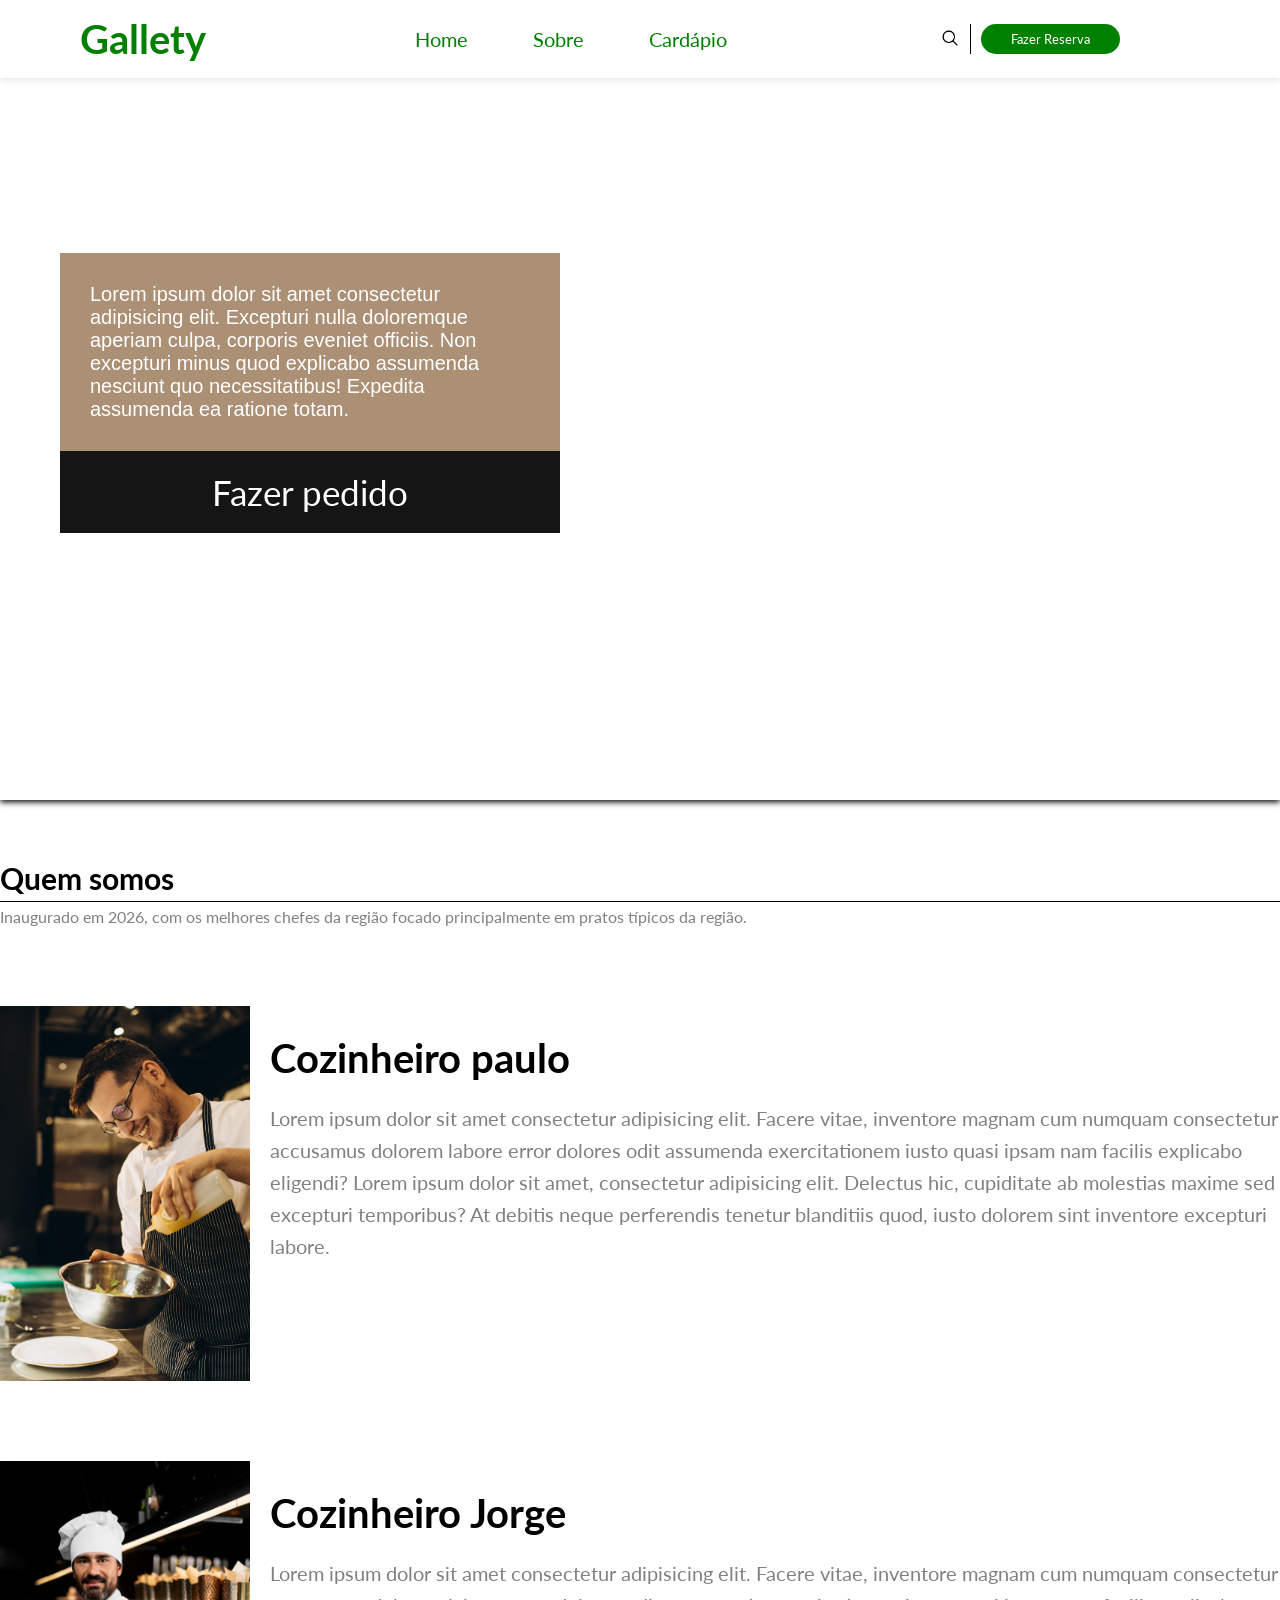
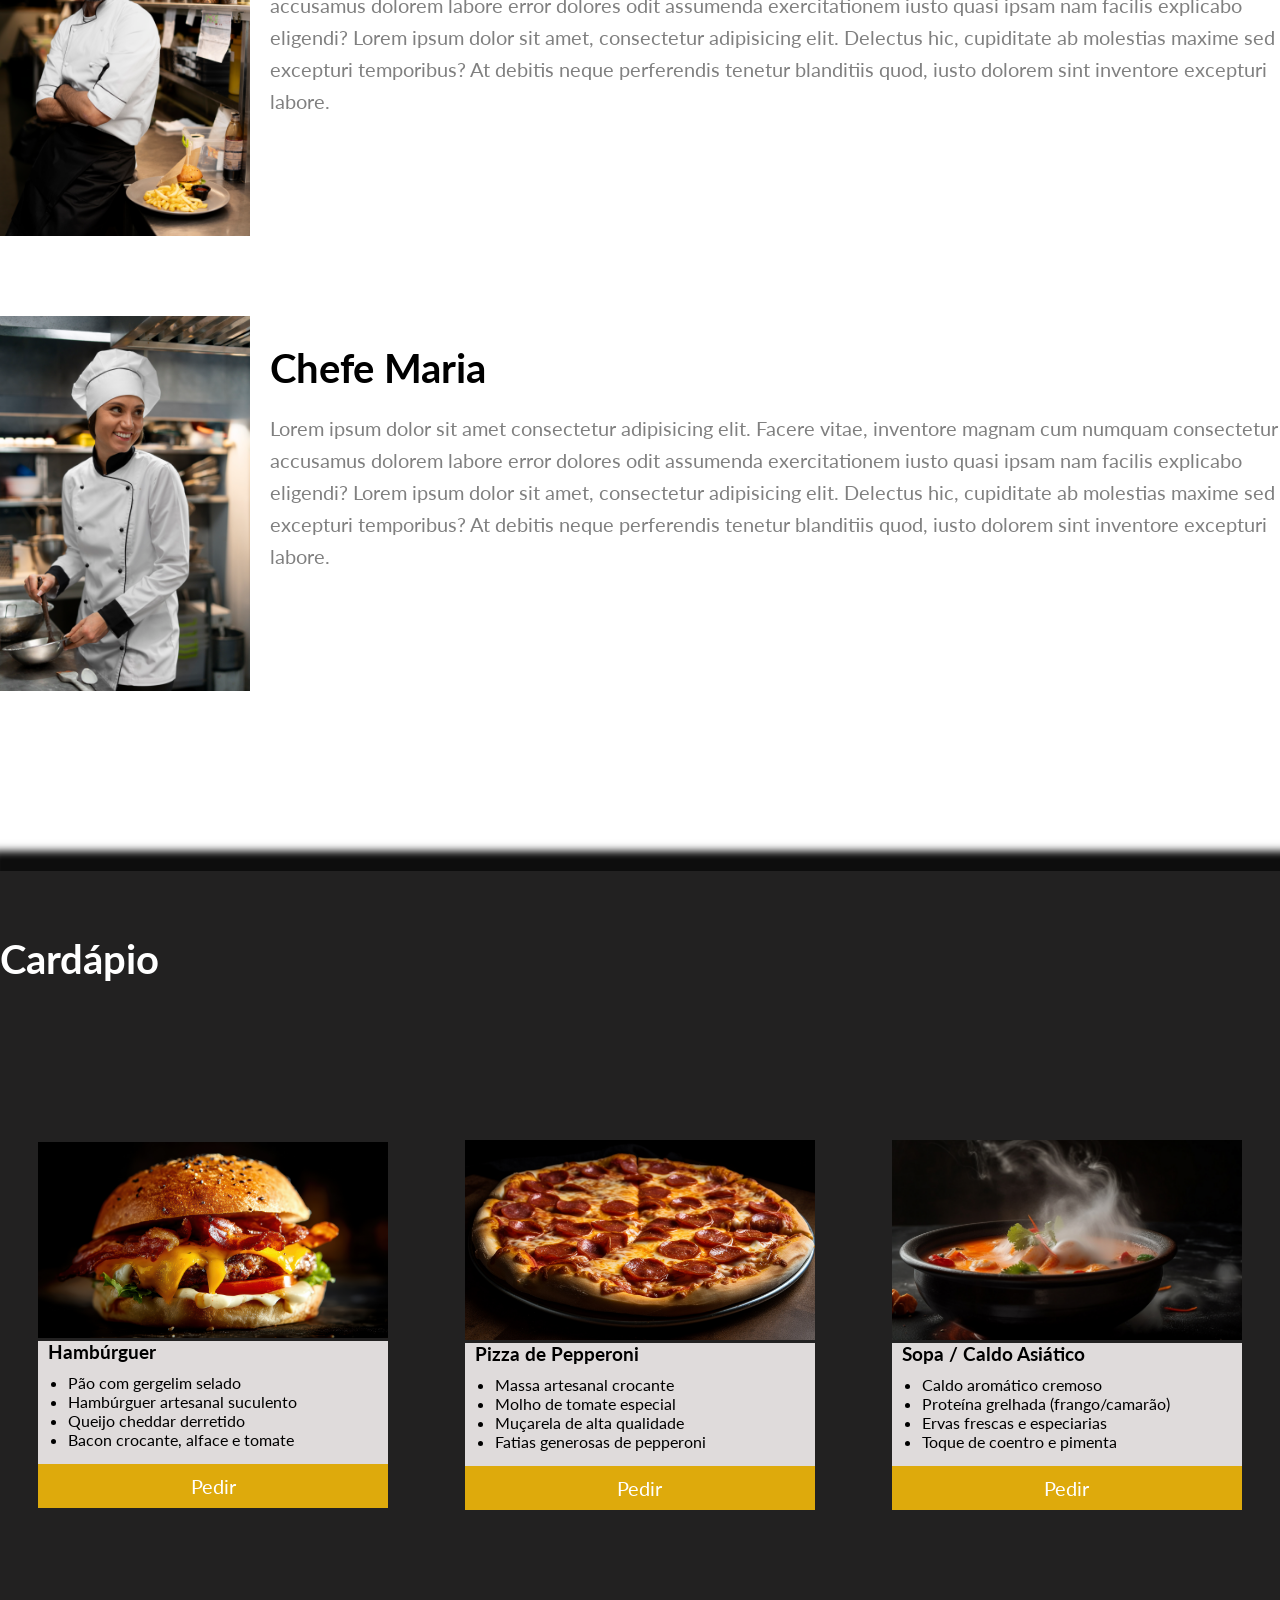
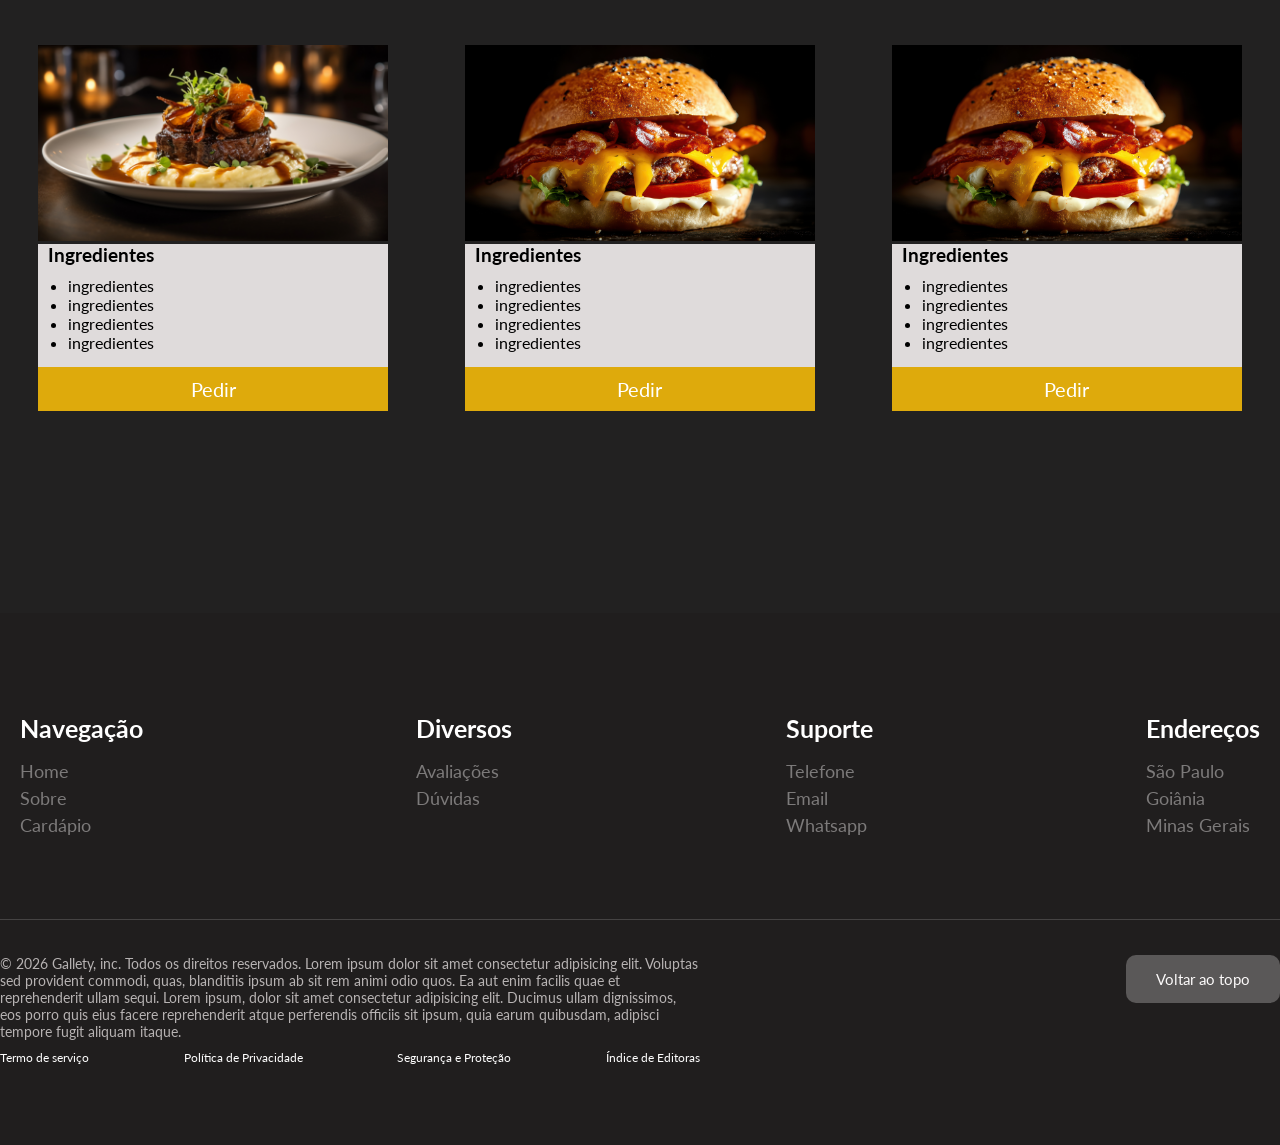
==== commit 4c37cb5f: "Finalização do footer." ====
--- a/index.html
+++ b/index.html
@@ -233,8 +233,20 @@
 
       <div class="container-btn-text">
 
-        <div class="copyrite-text">
-          <p>&copy; 2026 Gallety, inc. Todos os direitos reservados. Lorem ipsum dolor sit amet consectetur adipisicing elit. Voluptas sed provident commodi, quas, blanditiis ipsum ab sit rem animi odio quos. Ea aut enim facilis quae et reprehenderit ullam sequi. Lorem ipsum, dolor sit amet consectetur adipisicing elit. Ducimus ullam dignissimos, eos porro quis eius facere reprehenderit atque perferendis officiis sit ipsum, quia earum quibusdam, adipisci tempore fugit aliquam itaque.</p>
+        <div class="copyrite-terms">
+
+          <div class="copyrite-text">
+            <p>&copy; 2026 Gallety, inc. Todos os direitos reservados. Lorem ipsum dolor sit amet consectetur adipisicing elit. Voluptas sed provident commodi, quas, blanditiis ipsum ab sit rem animi odio quos. Ea aut enim facilis quae et reprehenderit ullam sequi. Lorem ipsum, dolor sit amet consectetur adipisicing elit. Ducimus ullam dignissimos, eos porro quis eius facere reprehenderit atque perferendis officiis sit ipsum, quia earum quibusdam, adipisci tempore fugit aliquam itaque.</p>
+
+            <div class="copyrite-termos">
+              <p><a href="#">Termo de serviço</a></p>
+              <p><a href="#">Política de Privacidade</a></p>
+              <p><a href="#">Segurança e Proteção</a></p>
+              <p><a href="#">Índice de Editoras</a></p>
+            </div>
+          
+          </div>
+
         </div> 
         
         <div class="btn-to-top">
--- a/styles.css
+++ b/styles.css
@@ -8,11 +8,12 @@
 
 /*body here*/
 body {
-    max-width:100%
+    max-width:100%;
+    overflow-x: hidden;
 }
 
 header {
-    background-color: rgba(255, 255, 255, 0.864);
+    background-color: rgb(255, 255, 255);
     color: green;
     box-shadow: 0 2px 6px rgba(0, 0 ,0 ,0.1);
     gap: 15px;
@@ -21,7 +22,8 @@
     display: flex;
     justify-content: space-between;
     align-items: center;
-    position: fixed;
+    position: fixed;    
+    z-index: 99;
 }
 
 header h1 {
@@ -92,9 +94,9 @@
     cursor: pointer;
 }
 
-.banner-text{
+.banner-text{ /*Adicionar outra div para a propriedae background*/
     background-size: cover;
-    background-attachment: fixed;
+    background-attachment: scroll;
     height: 800px;
     background-repeat: no-repeat;
     box-shadow: 0 2px 6px black;
@@ -119,7 +121,7 @@
  .text p  {
     max-width: 500px;
     margin-top: 30px;
-    font-weight: 200px;
+    font-weight: 200;
     background-color: rgba(102, 50, 2, 0.541);
     font-size: 20px;
     padding: 30px;
@@ -201,7 +203,7 @@
     background-color: rgb(34, 33, 33);
     box-shadow: 2px -10px 8px 10px rgb(13, 13, 13);
     padding-bottom: 7rem;
-    padding-top: 9rem;
+    padding-top: 4rem;
  }
 
 .season-cardapio {
@@ -211,7 +213,7 @@
 
 .cardapio-title {
     color: white;
-    padding-bottom: 30vh;
+    padding-bottom: 7rem;
     font-size: 40px;
 }
 
@@ -221,7 +223,7 @@
 }
 
 .cardapio-container {
-    max-width: 350px;/*quando terminar retirar e colocar borda no container-cardapio*/
+    /*max-width: 350px -- ficar de olho*/
     margin: auto;
     padding-bottom: 10vh;
     padding-top: 5vh;
@@ -251,7 +253,7 @@
     width: 100%;
     text-decoration: none;
     border: none;
-    background-color: rgb(213, 20, 20);
+    background-color: rgb(222, 170, 12);
     color: white;
     font-size: 20px;
     padding: 10px 0;
@@ -259,7 +261,7 @@
 }
 
 .btn-cardapio:hover {
-    background-color: rgb(178, 19, 19);
+    background-color: rgb(182, 122, 0);
     cursor: pointer;
 }
 
@@ -271,18 +273,18 @@
 }
 
 .boxtext-footer {
-    max-width: 1800px;
+    max-width: 1700px;
     margin: 0 auto;
     display: flex;
     justify-content: space-between;
     font-size: 20px;
-    border-bottom: 1px solid black;
+    border-bottom: 1px solid rgb(69, 67, 67);
 }
 
 .text-footer {
    text-align: left;
    padding: 20px 20px 0 20px;
-   padding-bottom: 18vh;
+   padding-bottom: 5rem;
    color: rgb(255, 255, 255);
    
 }
@@ -312,7 +314,7 @@
 }
 
 .copyrite-container {
-    max-width: 1800px;
+    max-width: 1700px;
     margin: 0 auto;
 }
 
@@ -322,10 +324,25 @@
     padding-top: 35px;
 }
 
+.copyrite-terms {
+    width: 700px;
+}
+
 .copyrite-text {
-    color:rgb(90, 85, 85);
-    width: 500px;
+    color: rgb(183, 179, 179);
     font-size: 14px;
+}
+
+.copyrite-termos {
+    display: flex;
+    justify-content: space-between;
+    color: white;
+    padding-top: 10px;
+    font-size: 12px;
+}
+
+.copyrite-termos a {
+    color: white;
 }
 
 .btn-top-design {
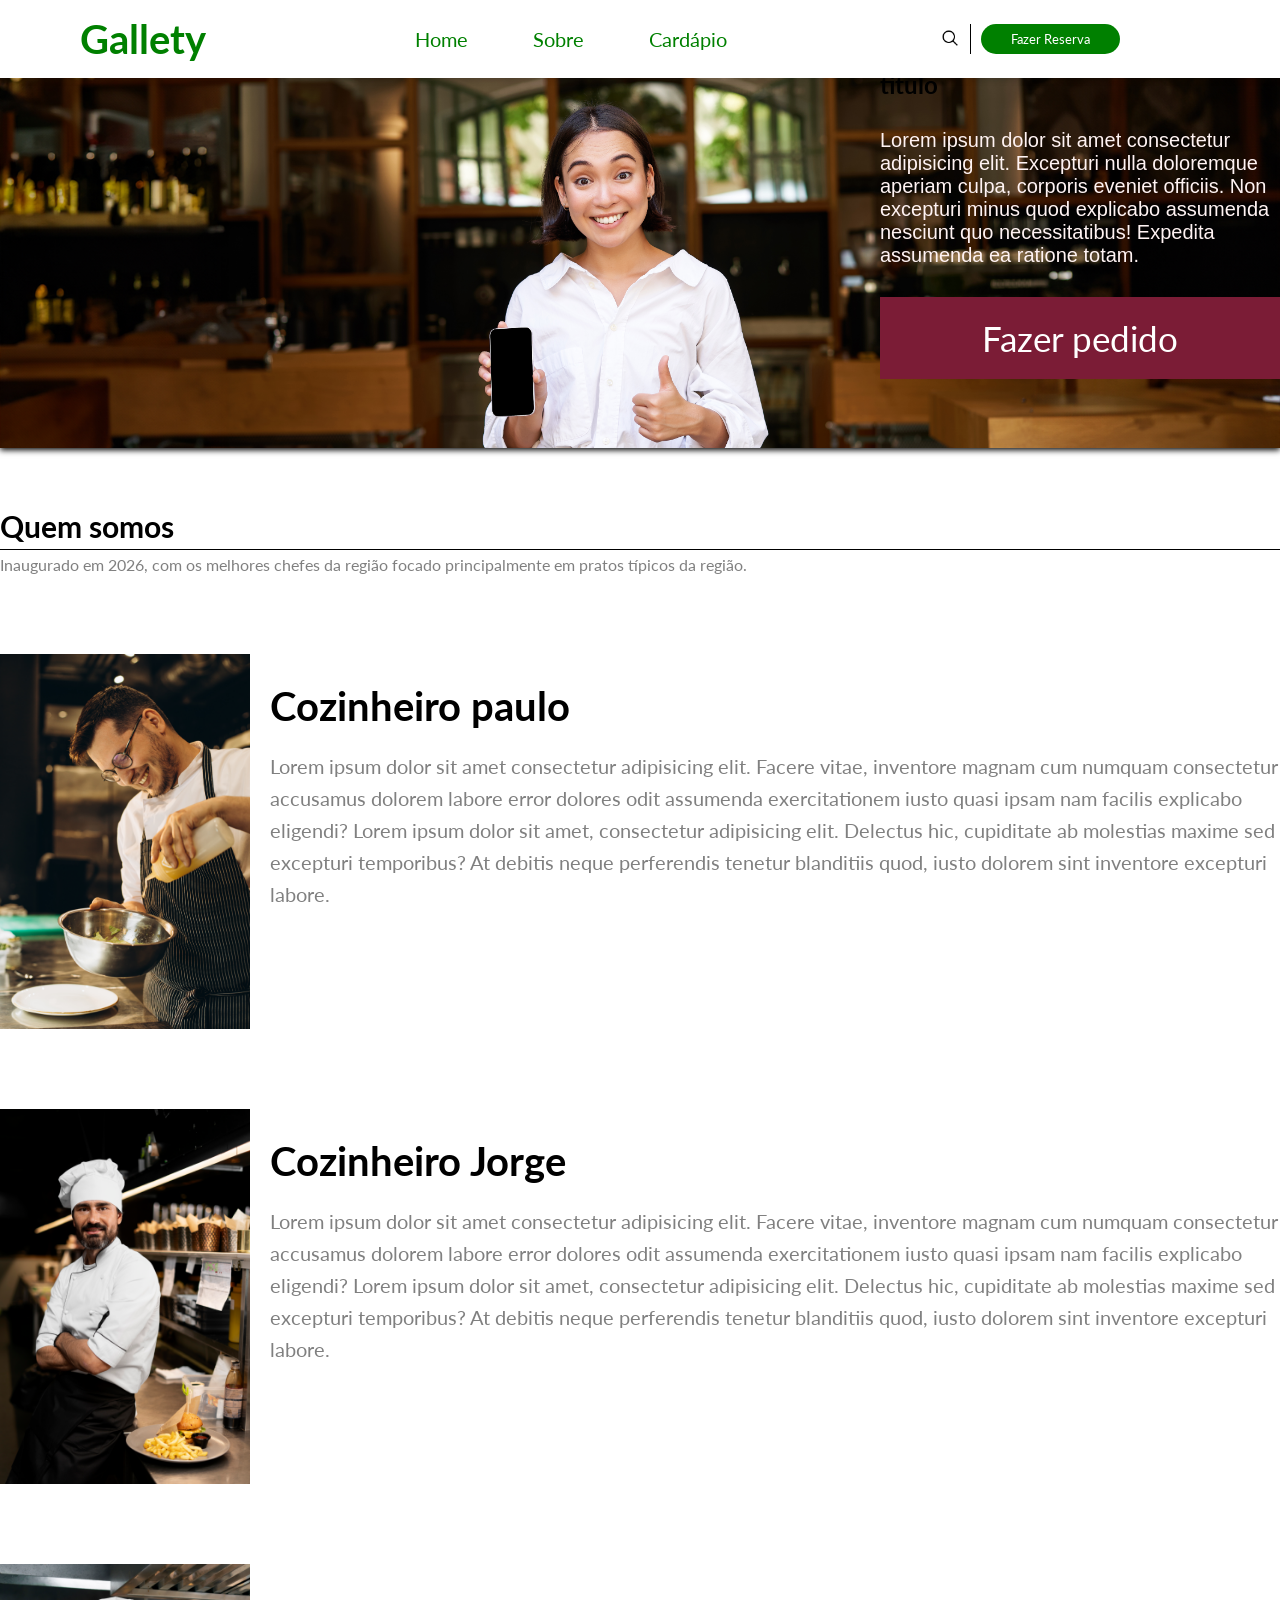
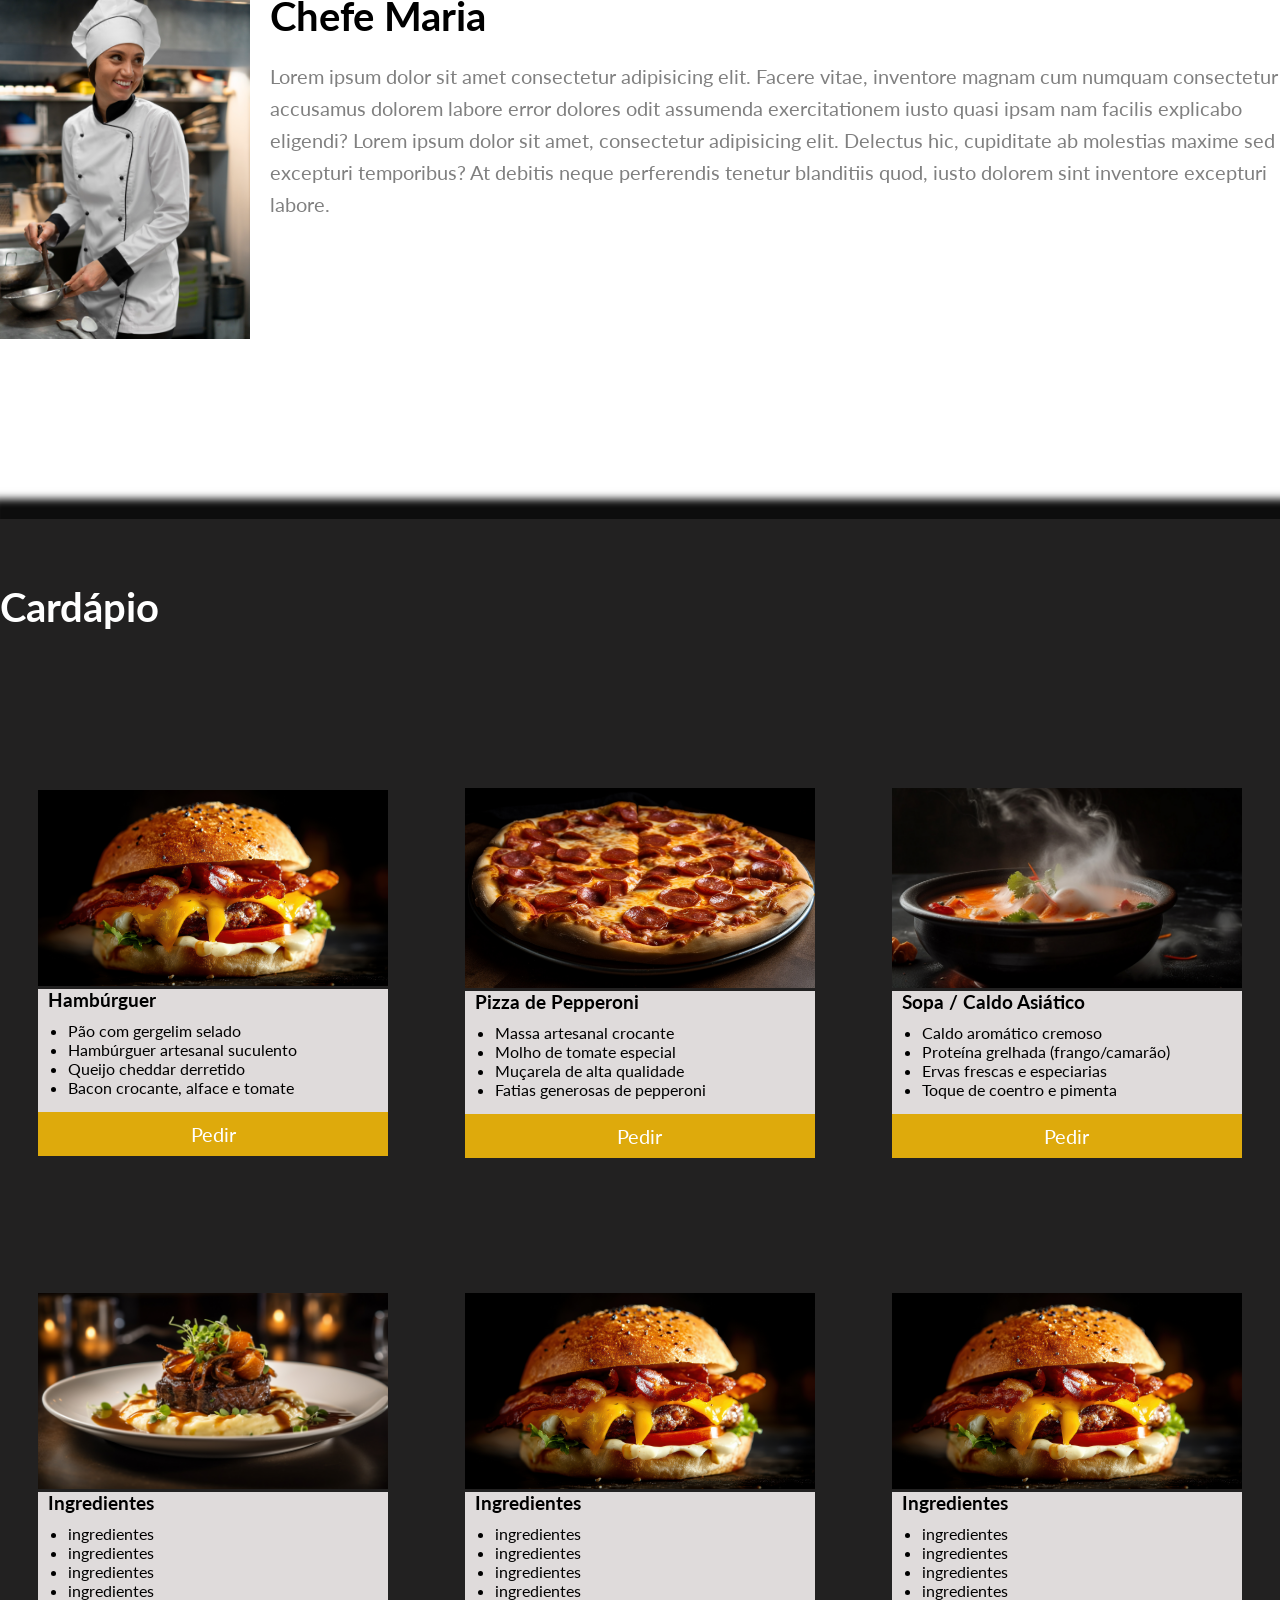
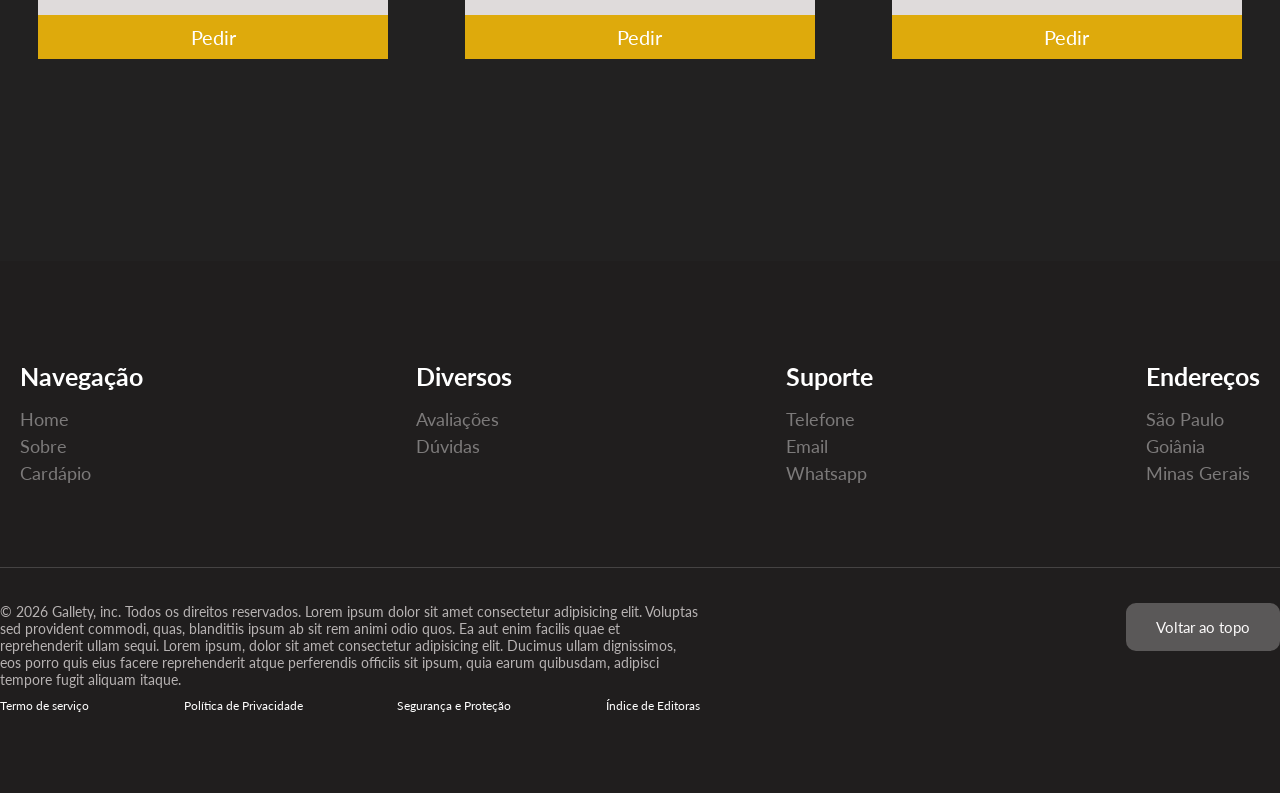
==== commit 090cf21e: "Reenstruturando design do banner do topo" ====
--- a/index.html
+++ b/index.html
@@ -27,14 +27,19 @@
     </div>
   </header>
 
+  <main>
   <div class="container-sections">
     <section class="banner-text" id="home">
-    <div class="text">
-      <h2>titulo</h2>
-      <p>Lorem ipsum dolor sit amet consectetur adipisicing elit. Excepturi nulla doloremque aperiam culpa, corporis eveniet officiis. Non excepturi minus quod explicabo assumenda nesciunt quo necessitatibus! Expedita assumenda ea ratione totam.</p>
-      <button class="btn-banner">Fazer pedido</button>
-    </div>
-  </section>
+      <div class="banner-home">
+        <div class="text-container-home"> 
+          <div class="text">
+            <h2>titulo</h2>
+            <p>Lorem ipsum dolor sit amet consectetur adipisicing elit. Excepturi nulla doloremque aperiam culpa, corporis eveniet officiis. Non excepturi minus quod explicabo assumenda nesciunt quo necessitatibus! Expedita assumenda ea ratione totam.</p> 
+            <button class="btn-banner">Fazer pedido</button>
+          </div>
+        </div>
+      </div>
+   </section>
 
   <section class="container-sobre" id="sobre">
     <div class="sobre-text">
@@ -185,6 +190,7 @@
       </div>
       </div>
   </section>
+  </main>
 
   <footer>
   <div class="container-footer">
@@ -238,12 +244,12 @@
           <div class="copyrite-text">
             <p>&copy; 2026 Gallety, inc. Todos os direitos reservados. Lorem ipsum dolor sit amet consectetur adipisicing elit. Voluptas sed provident commodi, quas, blanditiis ipsum ab sit rem animi odio quos. Ea aut enim facilis quae et reprehenderit ullam sequi. Lorem ipsum, dolor sit amet consectetur adipisicing elit. Ducimus ullam dignissimos, eos porro quis eius facere reprehenderit atque perferendis officiis sit ipsum, quia earum quibusdam, adipisci tempore fugit aliquam itaque.</p>
 
-            <div class="copyrite-termos">
+            <nav class="copyrite-termos">
               <p><a href="#">Termo de serviço</a></p>
               <p><a href="#">Política de Privacidade</a></p>
               <p><a href="#">Segurança e Proteção</a></p>
               <p><a href="#">Índice de Editoras</a></p>
-            </div>
+            </nav>
           
           </div>
 
--- a/styles.css
+++ b/styles.css
@@ -94,37 +94,46 @@
     cursor: pointer;
 }
 
+.banner-home {
+    max-width: 100%;
+    min-height: 35vw;
+    background-size: cover;
+    background-image: url('/images/enthusiastic-young-asian-girl-waitress-from-cafe-showing-mobile-phone-application-pointing.jpg');
+    background-repeat: no-repeat;
+    display: flex;
+    align-items: center;
+}
+    
+
 .banner-text{ /*Adicionar outra div para a propriedae background*/
-    background-size: cover;
-    background-attachment: scroll;
-    height: 800px;
-    background-repeat: no-repeat;
     box-shadow: 0 2px 6px black;
-    background-position: center;
-    background-image: url('/images/happy-waiters-bringing-food-table-serving-group-friends-restaurant.jpg');
+}
+
+.text-container-home{
+    max-width: 1500px;
+    width: 100%;
+    margin: 0 auto;
+    display: flex;
+    justify-content: flex-end;
+    align-items: center;
+    
+    
+    
 }
 
 .text {
-    color: white;
-    font-size: 35px;
-    display: inline-block;
+    max-width: 400px;
+    
+}
+
+
+ .text p  {
+    color: rgb(255, 243, 243);
+    max-width: 100%;
+    font-weight: 350;
+    font-size: 20px;
+    padding: 30px 0 30px 0;
     text-align: left;
-    max-width: 100%;
-    padding: 100px 0 0 60px;
-}
-
-.text h2 {
-    padding-top: 60px;
-    padding-left: 30px;
-}
-
- .text p  {
-    max-width: 500px;
-    margin-top: 30px;
-    font-weight: 200;
-    background-color: rgba(102, 50, 2, 0.541);
-    font-size: 20px;
-    padding: 30px;
  }
 
  .btn-banner {
@@ -132,15 +141,15 @@
     text-decoration: none;
     padding: 20px 30px;
     font-size: 35px;
-    background-color: rgb(22, 21, 21);
-    color: white;
+    background-color: rgb(123, 28, 54);
+    color: rgb(255, 255, 255);
     display: inline-block;
     width: 100%;
     transition: all 0.2s ease;
  }
 
  .btn-banner:hover{
-    background-color: black;
+    background-color: rgb(74, 25, 38);
     transform: scale(1.1);
     cursor: pointer;
     
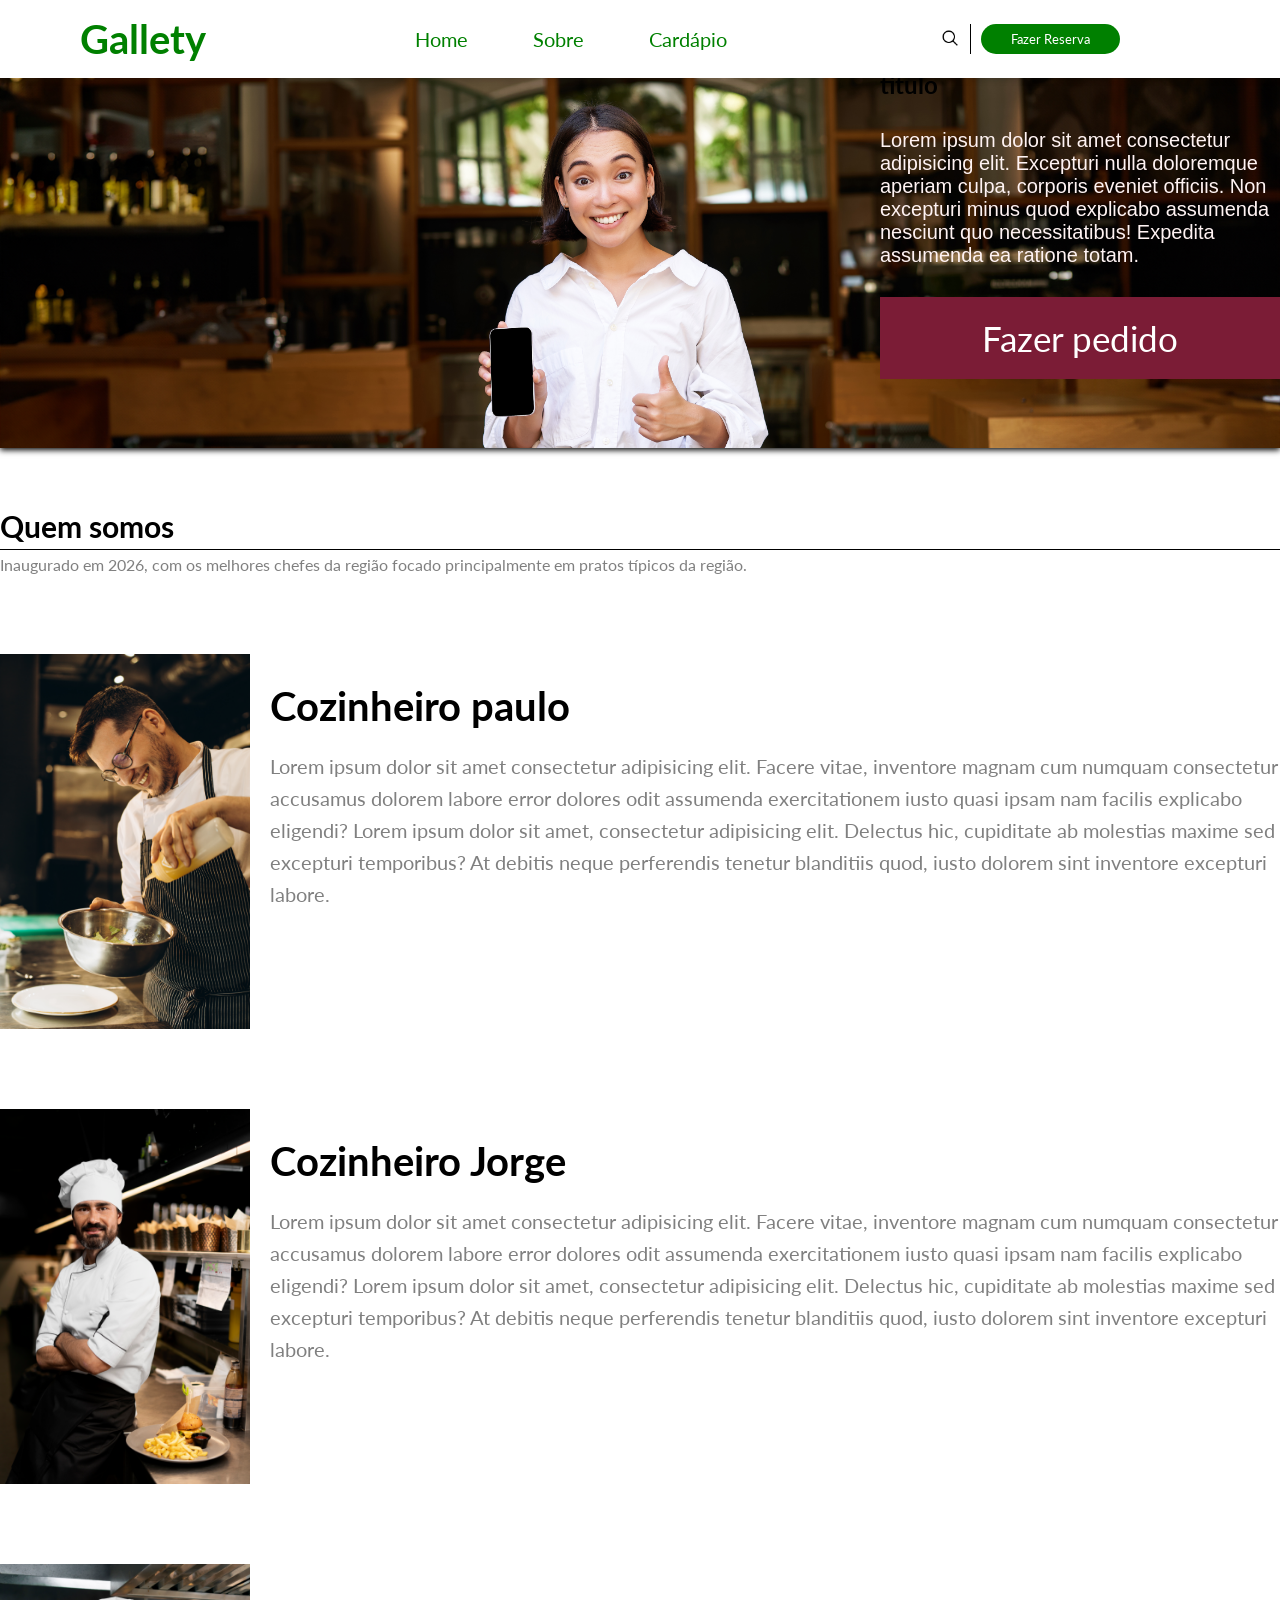
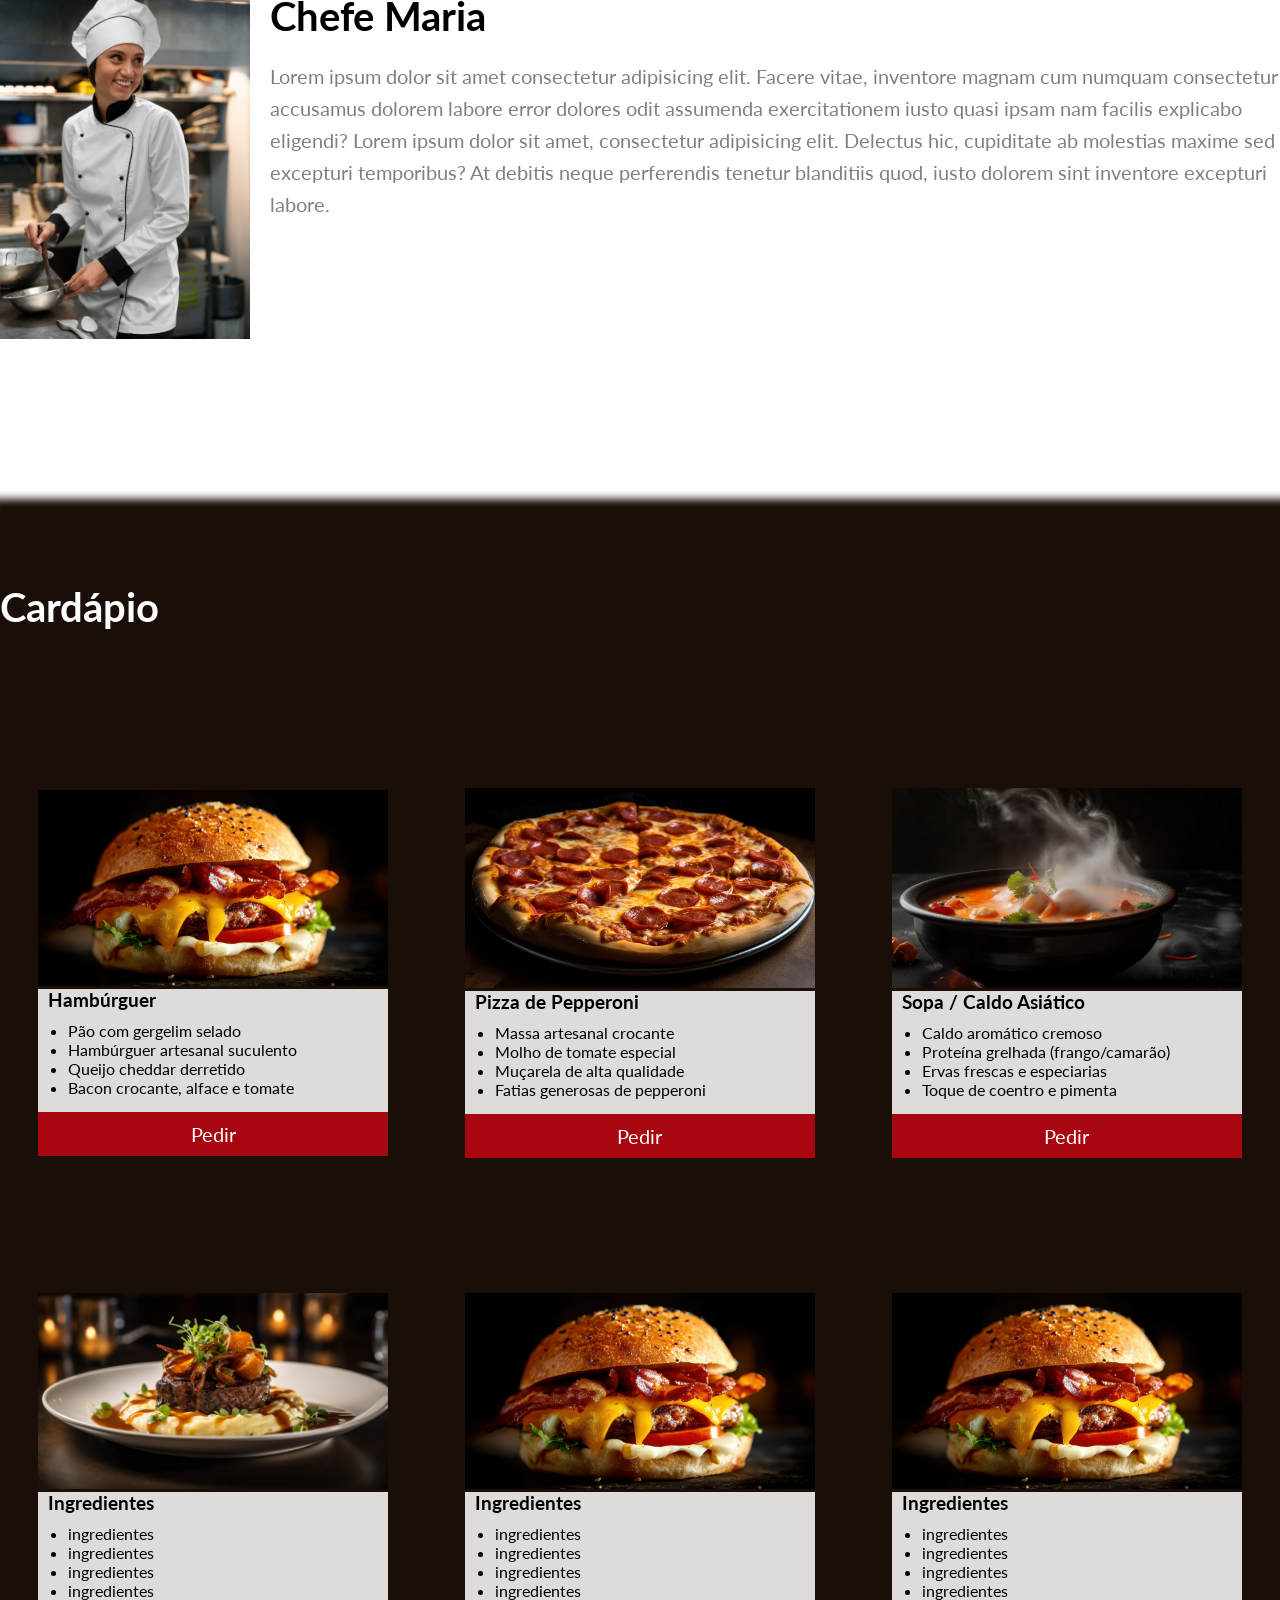
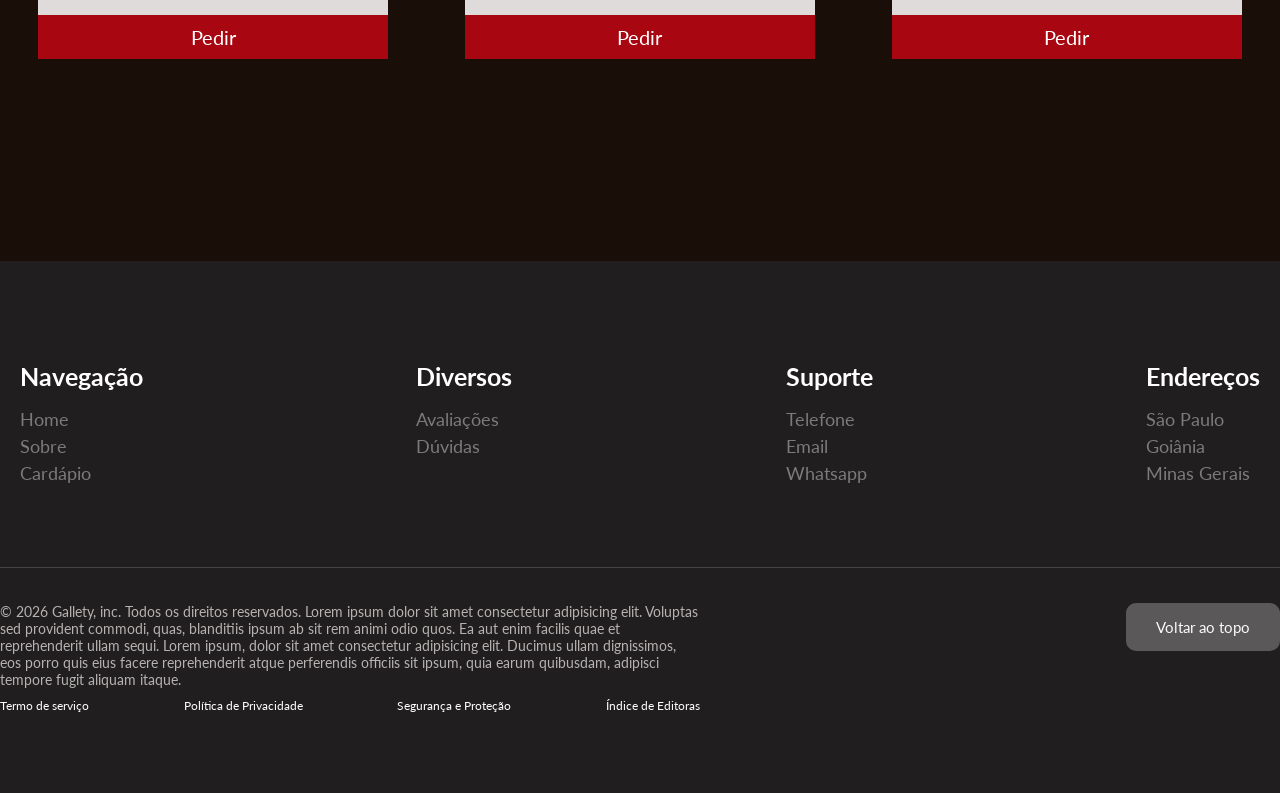
==== commit d332e749: "aba login adicionada" ====
--- a/index.html
+++ b/index.html
@@ -22,7 +22,7 @@
         <img class="image" src="/images/lupa.png" alt="lupa para pesquisar" href="#">
       </div>
       <div class="botao">
-        <button class="btn">Fazer Reserva</button>
+        <a href="http://127.0.0.1:5500/login.html"><button class="btn">Fazer Reserva</button></a> <!--TROCAR BTN POR UM BOTAO HREF-->
       </div>
     </div>
   </header>
--- a/styles.css
+++ b/styles.css
@@ -9,6 +9,7 @@
 /*body here*/
 body {
     max-width:100%;
+    max-width: 100%;
     overflow-x: hidden;
 }
 
@@ -209,8 +210,8 @@
 /*CORRIGIR ESTRUTURA DE ZOOM DOS ELEMENTOS*/
  #cardapio {
     max-width: 100%;
-    background-color: rgb(34, 33, 33);
-    box-shadow: 2px -10px 8px 10px rgb(13, 13, 13);
+    background-color: rgb(25, 14, 8);
+    box-shadow: 2px -10px 8px 10px rgb(25, 14, 8);
     padding-bottom: 7rem;
     padding-top: 4rem;
  }
@@ -262,7 +263,7 @@
     width: 100%;
     text-decoration: none;
     border: none;
-    background-color: rgb(222, 170, 12);
+    background-color: rgb(168, 7, 18);
     color: white;
     font-size: 20px;
     padding: 10px 0;
@@ -270,7 +271,7 @@
 }
 
 .btn-cardapio:hover {
-    background-color: rgb(182, 122, 0);
+    background-color: rgb(114, 7, 7);
     cursor: pointer;
 }
 
@@ -367,4 +368,46 @@
 .btn-top-design:hover {
     background-color: rgb(121, 118, 118);
     cursor: pointer;
+}
+
+/* PÁGINA DE LOGIN*/
+/*arrumar a caida de login*/
+/*colocar um footer*/
+/*criar uma caixa para o background*/
+
+.container-login {
+    max-width: 100%;
+    height: 100%;  
+}
+
+.full-box-login {
+   width: 100%;
+   height: 100vh;
+   color: rgb(24, 23, 23);
+   display: flex;
+   justify-content: center;
+   align-items: center;
+   background-image: url(/images/Cartaz\ De\ Futebol.jpg);
+   background-size: 30%;
+   background-repeat: no-repeat;
+   background-position: left;
+   background-color: rgb(255, 254, 254);
+}
+
+.box-login {
+    width: 500px;
+    height: 350px;
+    display: flex;
+    justify-content: center;
+    color: white;
+    align-items: center;    
+    background-color: rgb(255, 255, 255);
+}
+
+.logins {
+/*preencher*/
+}
+
+.logins input {
+    border-radius: 10px;
 }
